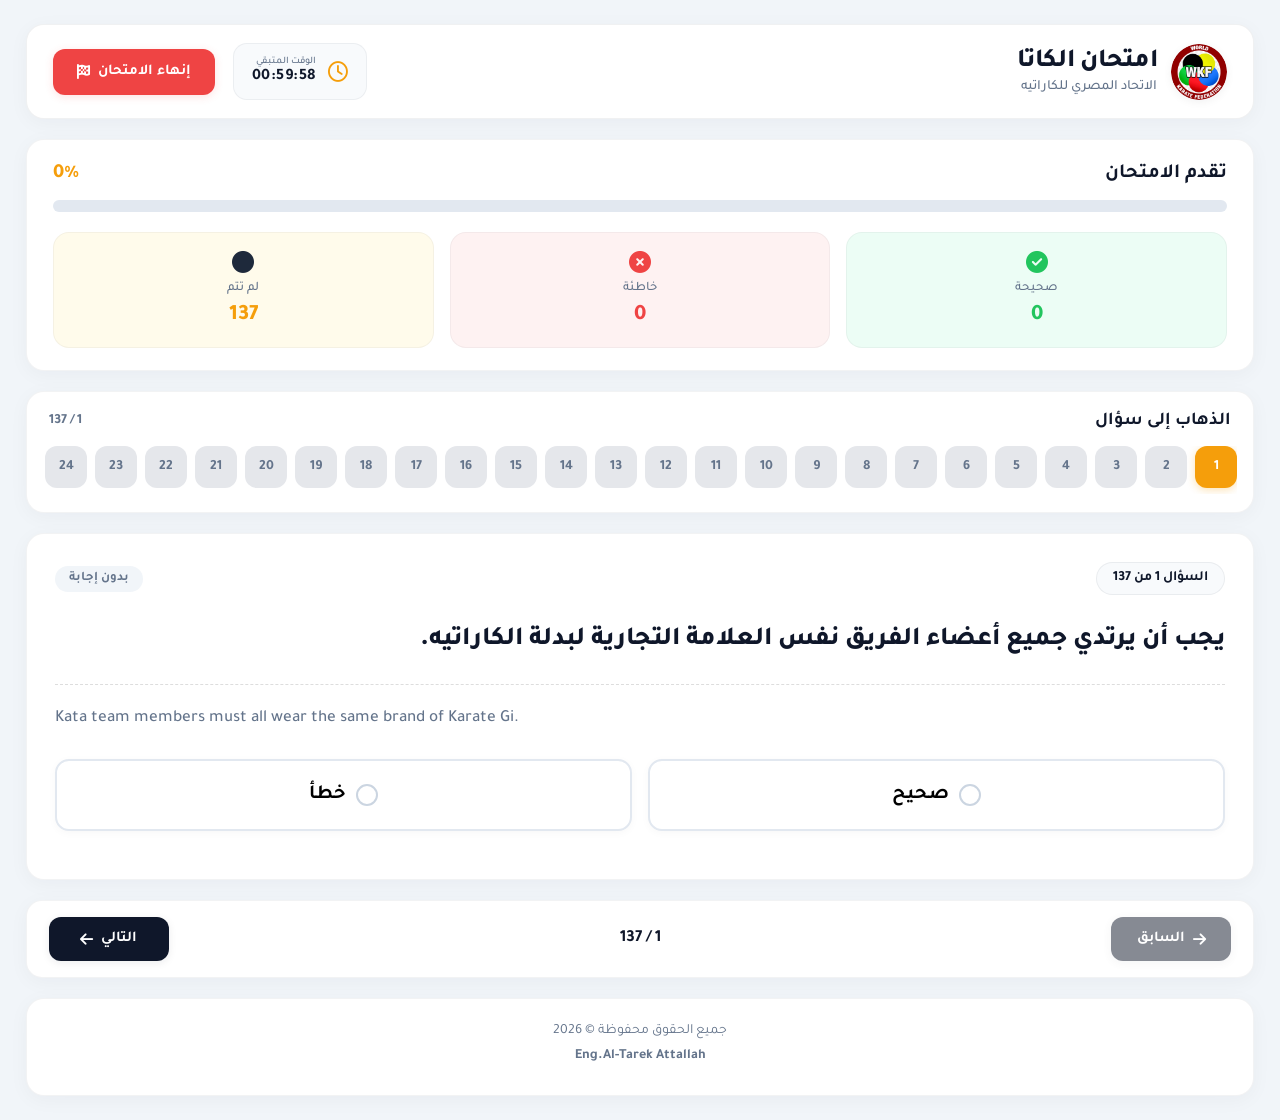
==== index.html @ b781e05b "Initial commit" ====
<!DOCTYPE html>
<html lang="ar" dir="rtl">

<head>
    <meta charset="UTF-8">
    <meta name="viewport" content="width=device-width, initial-scale=1.0">

    <title>امتحان الكاتا | الاتحاد المصري للكاراتيه</title>

    <!-- Google Font -->
    <link rel="preconnect" href="https://fonts.googleapis.com">
    <link rel="preconnect" href="https://fonts.gstatic.com" crossorigin>
    <link href="https://fonts.googleapis.com/css2?family=Tajawal:wght@300;400;500;700;800;900&display=swap"
        rel="stylesheet">

    <!-- Font Awesome -->
    <link rel="stylesheet"
        href="https://cdnjs.cloudflare.com/ajax/libs/font-awesome/6.7.2/css/all.min.css">

    <!-- CSS -->
    <link rel="stylesheet" href="css/style.css">
    <link rel="stylesheet" href="css/animations.css">
    <link rel="stylesheet" href="css/responsive.css">
</head>

<body>

    <div class="app">

        <!-- ================= HEADER ================= -->

        <header class="header">

            <div class="logo-box">

                <img src="assets/images/logo.png" alt="WKF Logo" onerror="this.style.display='none'">

                <div class="title">

                    <h1>امتحان الكاتا</h1>

                    <span>الاتحاد المصري للكاراتيه</span>

                </div>

            </div>

            <div class="exam-info">

                <div class="timer-card">

                    <i class="fa-regular fa-clock"></i>

                    <div>

                        <small>الوقت المتبقي</small>

                        <h3 id="timer">
                            00:00:00
                        </h3>

                    </div>

                </div>

                <button id="finishExam">

                    إنهاء الامتحان

                    <i class="fa-solid fa-flag-checkered"></i>

                </button>

            </div>

        </header>

        <!-- ================= Progress ================= -->

        <section class="progress-section">

            <div class="progress-top">

                <h2>
                    تقدم الامتحان
                </h2>

                <span id="progressPercent">
                    0%
                </span>

            </div>

            <div class="progress-bar">

                <div class="progress-fill"></div>

            </div>

            <div class="statistics">

                <div class="stat success">

                    <i class="fa-solid fa-circle-check"></i>

                    <span>صحيحة</span>

                    <h3 id="correctCount">0</h3>

                </div>

                <div class="stat danger">

                    <i class="fa-solid fa-circle-xmark"></i>

                    <span>خاطئة</span>

                    <h3 id="wrongCount">0</h3>

                </div>

                <div class="stat warning">

                    <i class="fa-solid fa-circle"></i>

                    <span>لم تتم</span>

                    <h3 id="remainingCount">
                        137
                    </h3>

                </div>

            </div>

        </section>

        <!-- ================= Quick Jump Palette ================= -->

        <section class="palette-section">

            <div class="palette-header">

                <h3>الذهاب إلى سؤال</h3>

                <span class="palette-info">
                    <span id="currentQ">1</span> / <span id="totalQ">137</span>
                </span>

            </div>

            <div class="palette-scroll">

                <div id="questionPalette" class="question-palette">

                </div>

            </div>

        </section>

        <!-- ================= Question ================= -->

        <main class="main-content">

            <div class="question-card">

                <div class="question-header">

                    <span id="questionNumber">
                        السؤال 1 من 137
                    </span>

                    <span class="question-badge" id="questionBadge">بدون إجابة</span>

                </div>

                <div class="question-body">

                    <h2 id="questionArabic">
                        ...
                    </h2>

                    <p id="questionEnglish">
                        ...
                    </p>

                </div>

                <div class="answers">

                    <button class="answer-card" data-answer="true">

                        <div class="radio"></div>

                        <span>
                            صحيح
                        </span>

                    </button>

                    <button class="answer-card" data-answer="false">

                        <div class="radio"></div>

                        <span>
                            خطأ
                        </span>

                    </button>

                </div>

                <div class="feedback hidden" id="feedbackCard">

                    <div class="feedback-header">

                        <i class="fa-solid fa-circle-check"></i>

                        <h3 id="feedbackTitle">
                            إجابة صحيحة
                        </h3>

                    </div>

                    <div class="feedback-body">

                        <p>

                            <strong>
                                الإجابة الصحيحة :
                            </strong>

                            <span id="correctAnswer">

                            </span>

                        </p>

                        <p id="explanation">

                        </p>

                        <div class="reference">

                            <strong>
                                المرجع :
                            </strong>

                            <span id="reference">

                            </span>

                        </div>

                    </div>

                </div>

            </div>

            <!-- Navigation -->

            <div class="navigation">

                <button id="previousQuestion" disabled>

                    <i class="fa-solid fa-arrow-right"></i>

                    السابق

                </button>

                <div class="counter">

                    <span id="currentQuestion">1</span>

                    /

                    <span id="totalQuestions">137</span>

                </div>

                <button id="nextQuestion">

                    التالي

                    <i class="fa-solid fa-arrow-left"></i>

                </button>

            </div>

        </main>

        <!-- ================= Footer ================= -->

        <footer class="footer">

            <div class="footer-content">

                <p>جميع الحقوق محفوظة &copy; <span id="currentYear"></span></p>

                <p class="footer-name">Eng.Al-Tarek Attallah</p>

            </div>

        </footer>

    </div>

    <!-- Scripts -->

    <script src="js/timer.js"></script>

    <script src="js/app.js"></script>

</body>

</html>
---- css/style.css ----
/* ============================================
   RESET
============================================ */

*,
*::before,
*::after {
    margin: 0;
    padding: 0;
    box-sizing: border-box;
}

html {
    scroll-behavior: smooth;
}

body {

    font-family: "Tajawal", sans-serif;

    background: #f1f5f9;

    color: #1e293b;

    overflow-x: hidden;

    min-height: 100vh;

    display: flex;

    flex-direction: column;

}

button,
input {

    font-family: inherit;

}

button {

    border: none;

    cursor: pointer;

}

a {
    text-decoration: none;
}

img {

    display: block;

    max-width: 100%;

}


/* ============================================
   VARIABLES
============================================ */

:root {

    --primary: #0F172A;

    --primary-light: #1E293B;

    --gold: #F59E0B;

    --success: #22C55E;

    --danger: #EF4444;

    --warning: #FACC15;

    --white: #ffffff;

    --gray50: #f8fafc;

    --gray100: #f1f5f9;

    --gray200: #e2e8f0;

    --gray300: #cbd5e1;

    --gray500: #64748b;

    --gray700: #334155;

    --radius: 18px;

    --transition: .3s;

    --shadow:
        0 10px 30px rgba(15, 23, 42, .06);

}


/* ============================================
   APP
============================================ */

.app {

    width: min(1400px, 94%);

    margin: 24px auto;

    flex: 1;

    display: flex;

    flex-direction: column;

}


/* ============================================
   HEADER
============================================ */

.header {

    display: flex;

    justify-content: space-between;

    align-items: center;

    background: #fff;

    padding: 18px 26px;

    border-radius: 18px;

    box-shadow: 0 4px 20px rgba(15, 23, 42, .04);

    border: 1px solid rgba(15, 23, 42, .06);

    margin-bottom: 20px;

}

.logo-box {

    display: flex;

    align-items: center;

    gap: 14px;

}

.logo-box img {

    width: 56px;

    height: 56px;

    object-fit: contain;

    border-radius: 50%;

    box-shadow: 0 2px 10px rgba(15, 23, 42, .06);

}

.logo-box h1 {

    font-size: 26px;

    color: var(--primary);

    font-weight: 800;

    letter-spacing: -0.3px;

}

.logo-box span {

    color: var(--gray500);

    font-size: 14px;

    font-weight: 500;

}

.exam-info {

    display: flex;

    align-items: center;

    gap: 18px;

}


/* ============================================
   TIMER
============================================ */

.timer-card {

    display: flex;

    align-items: center;

    gap: 12px;

    padding: 12px 18px;

    border-radius: 14px;

    background: #f8fafc;

    border: 1px solid rgba(15, 23, 42, .05);

}

.timer-card i {

    font-size: 20px;

    color: var(--gold);

}

.timer-card small {

    display: block;

    color: var(--gray500);

    font-size: 10px;

    font-weight: 500;

}

.timer-card h3 {

    font-size: 16px;

    color: var(--primary);

    font-weight: 700;

    letter-spacing: 0.5px;

}


/* ============================================
   FINISH BUTTON
============================================ */

#finishExam {

    background: var(--danger);

    color: #fff;

    padding: 14px 24px;

    border-radius: 12px;

    font-size: 15px;

    font-weight: 700;

    display: inline-flex;

    align-items: center;

    gap: 8px;

    transition: all .3s ease;

    box-shadow: 0 2px 8px rgba(239, 68, 68, .15);

}

#finishExam:hover {

    transform: translateY(-2px);

    box-shadow: 0 8px 20px rgba(239, 68, 68, .22);

}


/* ============================================
   PROGRESS SECTION
============================================ */

.progress-section {

    background: #fff;

    border-radius: 18px;

    padding: 22px 26px;

    box-shadow: 0 4px 20px rgba(15, 23, 42, .04);

    border: 1px solid rgba(15, 23, 42, .05);

    margin-bottom: 20px;

}

.progress-top {

    display: flex;

    justify-content: space-between;

    align-items: center;

    margin-bottom: 14px;

}

.progress-top h2 {

    font-size: 20px;

    color: var(--primary);

    font-weight: 700;

}

#progressPercent {

    font-size: 20px;

    font-weight: 800;

    color: var(--gold);

}

.progress-bar {

    width: 100%;

    height: 12px;

    background: var(--gray200);

    border-radius: 50px;

    overflow: hidden;

}

.progress-fill {

    width: 0%;

    height: 100%;

    background: linear-gradient(90deg, #f59e0b, #fbbf24);

    border-radius: 50px;

    transition: width .5s ease;

}


/* ============================================
   STATISTICS
============================================ */

.statistics {

    display: flex;

    gap: 16px;

    margin-top: 20px;

}

.stat {

    flex: 1;

    background: #fafafa;

    border-radius: 16px;

    padding: 18px;

    display: flex;

    flex-direction: column;

    align-items: center;

    justify-content: center;

    transition: all .3s ease;

    border: 1px solid rgba(15, 23, 42, .04);

}

.stat i {

    font-size: 22px;

    margin-bottom: 8px;

}

.stat span {

    color: var(--gray500);

    margin-bottom: 6px;

    font-size: 13px;

    font-weight: 500;

}

.stat h3 {

    font-size: 22px;

    font-weight: 800;

}

.success {
    background: #ecfdf5;
}

.success i {
    color: var(--success);
}

.success h3 {
    color: var(--success);
}

.danger {
    background: #fef2f2;
}

.danger i {
    color: var(--danger);
}

.danger h3 {
    color: var(--danger);
}

.warning {
    background: #fffbeb;
}

.warning h3 {
    color: #f59e0b;
}


/* ============================================
   PALETTE SECTION
============================================ */

.palette-section {

    background: #fff;

    border-radius: 18px;

    padding: 18px 22px;

    box-shadow: 0 4px 20px rgba(15, 23, 42, .04);

    border: 1px solid rgba(15, 23, 42, .05);

    margin-bottom: 20px;

}

.palette-header {

    display: flex;

    justify-content: space-between;

    align-items: center;

    margin-bottom: 14px;

}

.palette-header h3 {

    font-size: 18px;

    color: var(--primary);

    font-weight: 700;

}

.palette-info {

    font-size: 14px;

    color: var(--gray500);

    font-weight: 600;

}

.palette-scroll {

    overflow-x: auto;

    padding-bottom: 6px;

    margin: 0 -6px;

}

.palette-scroll::-webkit-scrollbar {

    height: 6px;

}

.palette-scroll::-webkit-scrollbar-thumb {

    background: #cbd5e1;

    border-radius: 50px;

}

.question-palette {

    display: flex;

    flex-wrap: nowrap;

    gap: 8px;

    width: max-content;

}

.question-palette button {

    width: 42px;

    height: 42px;

    border-radius: 12px;

    background: #f1f5f9;

    color: var(--primary);

    font-weight: 700;

    font-size: 14px;

    transition: all .25s ease;

    border: 1px solid transparent;

    flex-shrink: 0;

}

.question-palette button:hover {

    transform: scale(1.08);

    background: #e2e8f0;

}

.question-palette button.current {

    background: var(--gold);

    color: #fff;

    border-color: transparent;

    box-shadow: 0 2px 8px rgba(245, 158, 11, .3);

}

.question-palette button.correct {

    background: var(--success);

    color: #fff;

    border-color: transparent;

}

.question-palette button.wrong {

    background: var(--danger);

    color: #fff;

    border-color: transparent;

}

.question-palette button.unanswered {

    background: #e5e7eb;

    color: #64748b;

    border-color: transparent;

}


/* ============================================
   MAIN CONTENT
============================================ */

.main-content {

    display: flex;

    flex-direction: column;

    gap: 20px;

    margin-bottom: 20px;

}


/* ============================================
   QUESTION CARD
============================================ */

.question-card {

    background: #fff;

    border-radius: 18px;

    padding: 28px;

    box-shadow: 0 4px 20px rgba(15, 23, 42, .04);

    border: 1px solid rgba(15, 23, 42, .05);

}

.question-header {

    display: flex;

    justify-content: space-between;

    align-items: center;

    margin-bottom: 22px;

}

#questionNumber {

    background: #f8fafc;

    color: var(--primary);

    padding: 7px 16px;

    border-radius: 50px;

    font-size: 14px;

    font-weight: 700;

    border: 1px solid rgba(15, 23, 42, .06);

}

.question-badge {

    font-size: 13px;

    font-weight: 700;

    padding: 5px 14px;

    border-radius: 50px;

}

.question-badge.unanswered {
    background: #f1f5f9;
    color: var(--gray500);
}

.question-badge.correct {
    background: #ecfdf5;
    color: var(--success);
}

.question-badge.wrong {
    background: #fef2f2;
    color: var(--danger);
}

.question-body {

    margin-bottom: 24px;

}

.question-body h2 {

    font-size: 26px;

    line-height: 1.8;

    color: var(--primary);

    margin-bottom: 20px;

    font-weight: 800;

}

.question-body p {

    font-size: 17px;

    color: var(--gray500);

    line-height: 1.9;

    direction: ltr;

    text-align: left;

    border-top: 1px dashed #ddd;

    padding-top: 18px;

    font-weight: 500;

}


/* ============================================
   ANSWERS
============================================ */

.answers {

    display: grid;

    grid-template-columns: repeat(2, 1fr);

    gap: 16px;

    margin-bottom: 20px;

}

.answer-card {

    background: #fff;

    border: 2px solid #e2e8f0;

    border-radius: 14px;

    padding: 22px;

    display: flex;

    align-items: center;

    justify-content: center;

    gap: 10px;

    font-size: 20px;

    font-weight: 700;

    transition: all .3s ease;

    box-shadow: 0 2px 8px rgba(15, 23, 42, .03);

}

.answer-card:hover:not(.selected):not(.correct):not(.wrong) {

    transform: translateY(-3px);

    border-color: #f59e0b;

    box-shadow: 0 8px 20px rgba(15, 23, 42, .06);

}

.answer-card.selected {

    border-color: var(--primary);

    background: #f8fafc;

    box-shadow: 0 0 0 1px rgba(15, 23, 42, .08);

}

.answer-card.correct {

    background: #ecfdf5;

    border-color: var(--success);

    color: var(--success);

}

.answer-card.wrong {

    background: #fef2f2;

    border-color: var(--danger);

    color: var(--danger);

}


/* ============================================
   RADIO
============================================ */

.radio {

    width: 22px;

    height: 22px;

    border-radius: 50%;

    border: 2.5px solid #cbd5e1;

    transition: all .3s ease;

    position: relative;

    flex-shrink: 0;

}

.answer-card.selected .radio::after,
.answer-card.correct .radio::after,
.answer-card.wrong .radio::after {

    content: "";

    width: 10px;

    height: 10px;

    border-radius: 50%;

    position: absolute;

    top: 50%;

    left: 50%;

    transform: translate(-50%, -50%);

}

.answer-card.selected .radio {
    border-color: var(--primary);
}

.answer-card.selected .radio::after {
    background: var(--primary);
}

.answer-card.correct .radio {
    border-color: var(--success);
}

.answer-card.correct .radio::after {
    background: var(--success);
}

.answer-card.wrong .radio {
    border-color: var(--danger);
}

.answer-card.wrong .radio::after {
    background: var(--danger);
}


/* ============================================
   FEEDBACK
============================================ */

.feedback {

    background: #fff;

    border-radius: 16px;

    padding: 24px;

    box-shadow: 0 4px 20px rgba(15, 23, 42, .04);

    border: 1px solid rgba(15, 23, 42, .05);

}

.feedback.hidden {
    display: none;
}

.feedback.correct {
    border-right: 5px solid var(--success);
}

.feedback.wrong {
    border-right: 5px solid var(--danger);
}

.feedback-header {

    display: flex;

    align-items: center;

    gap: 12px;

    margin-bottom: 16px;

}

.feedback-header i {
    font-size: 28px;
}

.feedback.correct i {
    color: var(--success);
}

.feedback.wrong i {
    color: var(--danger);
}

.feedback-header h3 {

    font-size: 22px;

    font-weight: 800;

}

.feedback-body {

    display: flex;

    flex-direction: column;

    gap: 14px;

    font-size: 17px;

    line-height: 1.9;

}

.reference {

    background: #f8fafc;

    padding: 16px;

    border-radius: 12px;

    border: 1px solid rgba(15, 23, 42, .05);

}


/* ============================================
   FOOTER
============================================ */

.footer {

    background: #fff;

    border-radius: 18px;

    padding: 24px;

    box-shadow: 0 4px 20px rgba(15, 23, 42, .04);

    border: 1px solid rgba(15, 23, 42, .05);

    text-align: center;

    margin-top: auto;

}

.footer-content p {

    color: var(--gray500);

    font-size: 14px;

    margin-bottom: 6px;

}

.footer-name {

    color: var(--primary);

    font-weight: 700;

    font-size: 15px;

    margin-top: 8px;

}


/* ============================================
   NAVIGATION
============================================ */

.navigation {

    background: #fff;

    border-radius: 16px;

    box-shadow: 0 4px 20px rgba(15, 23, 42, .04);

    border: 1px solid rgba(15, 23, 42, .05);

    padding: 16px 22px;

    display: flex;

    justify-content: space-between;

    align-items: center;

    gap: 16px;

}

.navigation button {

    background: var(--primary);

    color: #fff;

    padding: 13px 24px;

    border-radius: 12px;

    font-size: 15px;

    font-weight: 700;

    display: inline-flex;

    align-items: center;

    gap: 8px;

    transition: all .3s ease;

    box-shadow: 0 2px 8px rgba(15, 23, 42, .08);

    min-width: 120px;

    justify-content: center;

}

.navigation button:hover:not(:disabled) {

    background: #1e293b;

    transform: translateY(-2px);

    box-shadow: 0 8px 20px rgba(15, 23, 42, .12);

}

.navigation button:disabled {

    opacity: .5;

    cursor: not-allowed;

}

.counter {

    font-size: 17px;

    font-weight: 700;

    color: var(--primary);

    white-space: nowrap;

}


/* ============================================
   SCROLLBAR
============================================ */

::-webkit-scrollbar {
    width: 8px;
    height: 8px;
}

::-webkit-scrollbar-track {
    background: #f1f5f9;
    border-radius: 50px;
}

::-webkit-scrollbar-thumb {
    background: #cbd5e1;
    border-radius: 50px;
}

::-webkit-scrollbar-thumb:hover {
    background: #94a3b8;
}


/* ============================================
   SELECTION
============================================ */

::selection {
    background: var(--gold);
    color: #fff;
}


/* ============================================
   LOADING
============================================ */

.loading {
    position: relative;
    overflow: hidden;
}

.loading::after {
    content: "";
    position: absolute;
    inset: 0;
    background: linear-gradient(90deg,
            transparent,
            rgba(255, 255, 255, .5),
            transparent);
    animation: loading 1.2s infinite;
}

@keyframes loading {
    from {
        transform: translateX(-100%);
    }
    to {
        transform: translateX(100%);
    }
}


/* ============================================
   END
============================================ */
---- css/animations.css ----
/*==========================================
    FADE
==========================================*/

@keyframes fadeIn{

    from{

        opacity:0;

    }

    to{

        opacity:1;

    }

}

.fade-in{

    animation:fadeIn .4s ease;

}


/*==========================================
    SLIDE UP
==========================================*/

@keyframes slideUp{

    from{

        opacity:0;

        transform:translateY(30px);

    }

    to{

        opacity:1;

        transform:translateY(0);

    }

}

.slide-up{

    animation:slideUp .45s ease;

}


/*==========================================
    SLIDE DOWN
==========================================*/

@keyframes slideDown{

    from{

        opacity:0;

        transform:translateY(-25px);

    }

    to{

        opacity:1;

        transform:translateY(0);

    }

}

.slide-down{

    animation:slideDown .4s ease;

}


/*==========================================
    SCALE
==========================================*/

@keyframes scaleIn{

    from{

        opacity:0;

        transform:scale(.9);

    }

    to{

        opacity:1;

        transform:scale(1);

    }

}

.scale{

    animation:scaleIn .3s ease;

}


/*==========================================
    POP
==========================================*/

@keyframes pop{

    0%{

        transform:scale(.8);

    }

    60%{

        transform:scale(1.08);

    }

    100%{

        transform:scale(1);

    }

}

.pop{

    animation:pop .35s ease;

}


/*==========================================
    SHAKE
==========================================*/

@keyframes shake{

    0%{

        transform:translateX(0);

    }

    20%{

        transform:translateX(-6px);

    }

    40%{

        transform:translateX(6px);

    }

    60%{

        transform:translateX(-6px);

    }

    80%{

        transform:translateX(6px);

    }

    100%{

        transform:translateX(0);

    }

}

.shake{

    animation:shake .45s;

}


/*==========================================
    SUCCESS
==========================================*/

@keyframes success{

    0%{

        transform:scale(.7);

    }

    60%{

        transform:scale(1.1);

    }

    100%{

        transform:scale(1);

    }

}

.success-animation{

    animation:success .4s;

}


/*==========================================
    WRONG
==========================================*/

@keyframes wrong{

    0%{

        transform:rotate(0);

    }

    20%{

        transform:rotate(-3deg);

    }

    40%{

        transform:rotate(3deg);

    }

    60%{

        transform:rotate(-3deg);

    }

    100%{

        transform:rotate(0);

    }

}

.wrong-animation{

    animation:wrong .4s;

}


/*==========================================
    BUTTON HOVER
==========================================*/

button{

    transition:

        transform .25s,

        box-shadow .25s,

        background .25s;

}

button:hover{

    transform:translateY(-2px);

}

button:active{

    transform:scale(.96);

}


/*==========================================
    CARD HOVER
==========================================*/

.question-card,

.answer-card,

.feedback,

.stat,

.sidebar{

    transition:all .3s ease;

}

.question-card:hover,

.feedback:hover{

    box-shadow:

    0 20px 35px rgba(0,0,0,.08);

}


/*==========================================
    ANSWER HOVER
==========================================*/

.answer-card:hover{

    transform:

        translateY(-6px)

        scale(1.02);

}


/*==========================================
    PROGRESS
==========================================*/

.progress-fill{

    animation:

    progressAnimation .8s ease;

}

@keyframes progressAnimation{

    from{

        width:0;

    }

}


/*==========================================
    TIMER
==========================================*/

@keyframes pulse{

    0%{

        transform:scale(1);

    }

    50%{

        transform:scale(1.05);

    }

    100%{

        transform:scale(1);

    }

}

.timer-card{

    animation:pulse 2s infinite;

}


/*==========================================
    PALETTE BUTTON
==========================================*/

.question-palette button{

    transition:.25s;

}

.question-palette button:hover{

    transform:scale(1.1);

}


/*==========================================
    FEEDBACK
==========================================*/

.feedback.correct{

    animation:slideUp .35s;

}

.feedback.wrong{

    animation:shake .4s;

}


/*==========================================
    RIPPLE
==========================================*/

button{

    position:relative;

    overflow:hidden;

}

button::after{

    content:"";

    position:absolute;

    width:0;

    height:0;

    background:rgba(255,255,255,.3);

    border-radius:50%;

    top:50%;

    left:50%;

    transform:translate(-50%,-50%);

    transition:.5s;

}

button:active::after{

    width:300px;

    height:300px;

}


/*==========================================
    LOADER
==========================================*/

@keyframes shimmer{

    from{

        background-position:-400px 0;

    }

    to{

        background-position:400px 0;

    }

}

.loading{

    background:

    linear-gradient(

        90deg,

        #f1f5f9 25%,

        #ffffff 50%,

        #f1f5f9 75%

    );

    background-size:800px 100%;

    animation:

    shimmer 1.4s infinite linear;

}


/*==========================================
    END
==========================================*/
---- css/responsive.css ----
/* ===========================================
   RESPONSIVE
============================================ */


/* =========================
   1400px
========================= */

@media (max-width:1400px) {

    .app {
        width: 96%;
    }

}


/* =========================
   1200px
========================= */

@media (max-width:1200px) {

    .question-body h2 {
        font-size: 24px;
    }

    .statistics {
        gap: 14px;
    }

}


/* =========================
   992px
========================= */

@media (max-width:992px) {

    .header {
        flex-direction: column;
        gap: 16px;
        text-align: center;
    }

    .logo-box {
        flex-direction: column;
    }

    .exam-info {
        width: 100%;
        justify-content: center;
        flex-wrap: wrap;
        gap: 12px;
    }

    .progress-top {
        flex-direction: column;
        gap: 12px;
    }

    .statistics {
        flex-direction: column;
        gap: 12px;
    }

    .answers {
        grid-template-columns: 1fr;
        gap: 12px;
    }

    .navigation {
        flex-direction: column;
        gap: 12px;
    }

    .navigation button {
        width: 100%;
        justify-content: center;
    }

    .counter {
        order: -1;
    }

}


/* =========================
   768px
========================= */

@media (max-width:768px) {

    .header {
        padding: 16px 20px;
    }

    .logo-box h1 {
        font-size: 22px;
    }

    .timer-card {
        width: 100%;
        justify-content: center;
    }

    #finishExam {
        width: 100%;
        justify-content: center;
    }

    .progress-section {
        padding: 18px;
    }

    .question-card {
        padding: 20px;
    }

    .question-body h2 {
        font-size: 22px;
    }

    .question-body p {
        font-size: 15px;
    }

    .feedback {
        padding: 18px;
    }

    .footer {
        padding: 20px;
    }

}


/* =========================
   576px
========================= */

@media (max-width:576px) {

    body {
        padding: 10px;
    }

    .app {
        width: 100%;
        margin: 10px auto;
    }

    .header {
        padding: 14px;
        border-radius: 14px;
    }

    .logo-box img {
        width: 44px;
        height: 44px;
    }

    .logo-box h1 {
        font-size: 20px;
    }

    .logo-box span {
        font-size: 12px;
    }

    .timer-card {
        padding: 10px 14px;
    }

    .timer-card h3 {
        font-size: 14px;
    }

    #finishExam {
        padding: 12px 18px;
        font-size: 13px;
    }

    .progress-section {
        padding: 16px;
        border-radius: 14px;
    }

    .progress-top h2 {
        font-size: 17px;
    }

    #progressPercent {
        font-size: 17px;
    }

    .stat i {
        font-size: 20px;
    }

    .stat h3 {
        font-size: 20px;
    }

    .question-card {
        padding: 16px;
        border-radius: 14px;
    }

    .question-number {
        font-size: 12px;
        padding: 5px 12px;
    }

    .question-badge {
        font-size: 11px;
        padding: 4px 10px;
    }

    .question-body h2 {
        font-size: 19px;
        margin-bottom: 16px;
    }

    .question-body p {
        font-size: 14px;
        padding-top: 14px;
    }

    .answers {
        gap: 10px;
    }

    .answer-card {
        padding: 16px;
        font-size: 17px;
        border-radius: 12px;
    }

    .feedback {
        padding: 16px;
    }

    .feedback-header h3 {
        font-size: 18px;
    }

    .footer {
        padding: 18px;
        border-radius: 14px;
    }

    .footer-content p {
        font-size: 13px;
    }

    .footer-name {
        font-size: 14px;
    }

    .palette-section {
        padding: 14px;
    }

    .palette-header h3 {
        font-size: 16px;
    }

    .question-palette button {
        width: 38px;
        height: 38px;
        font-size: 13px;
    }

}


/* =========================
   400px
========================= */

@media (max-width:400px) {

    .header {
        padding: 12px;
    }

    .logo-box img {
        width: 38px;
        height: 38px;
    }

    .logo-box h1 {
        font-size: 18px;
    }

    .timer-card h3 {
        font-size: 13px;
    }

    .progress-section {
        padding: 14px;
    }

    .question-card {
        padding: 14px;
    }

    .question-body h2 {
        font-size: 17px;
    }

    .question-body p {
        font-size: 13px;
    }

    .answer-card {
        font-size: 15px;
        padding: 14px;
    }

    .feedback-header h3 {
        font-size: 16px;
    }

    .footer-content p {
        font-size: 12px;
    }

    .palette-section {
        padding: 12px;
    }

    .question-palette button {
        width: 34px;
        height: 34px;
        font-size: 12px;
    }

}


/* =========================
   Landscape Mobile
========================= */

@media (max-height:500px) {

    .header {
        position: relative;
    }

}


/* =========================
   Print
========================= */

@media print {

    .header,
    .progress-section,
    .palette-section,
    .footer,
    #finishExam {
        display: none;
    }

    body {
        background: #fff;
    }

    .question-card {
        box-shadow: none;
        border: 1px solid #ddd;
    }

}
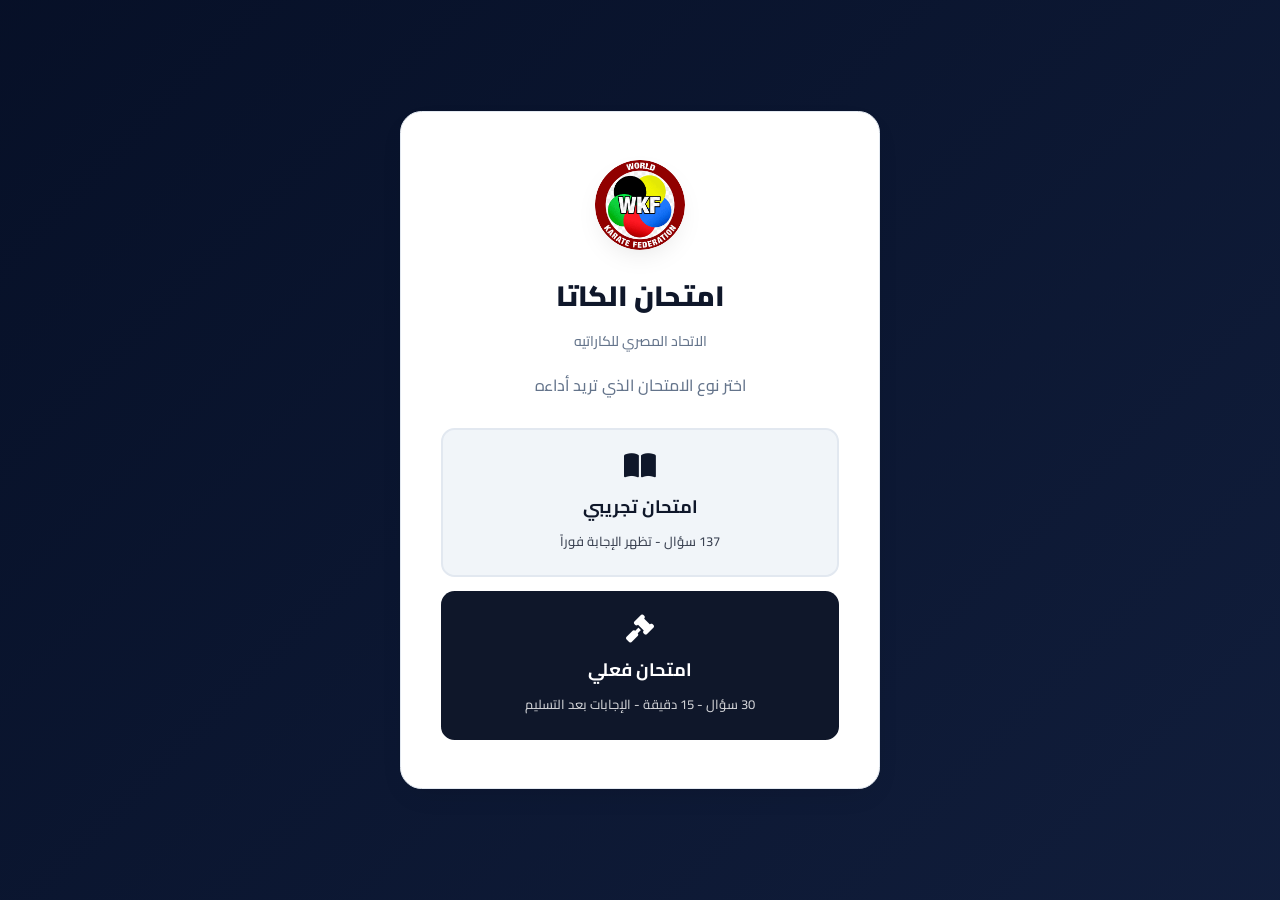
==== commit 9b3d3893: "fiX11:15" ====
--- a/index.html
+++ b/index.html
@@ -7,10 +7,10 @@
 
     <title>امتحان الكاتا | الاتحاد المصري للكاراتيه</title>
 
-    <!-- Google Font -->
+    <!-- Google Fonts -->
     <link rel="preconnect" href="https://fonts.googleapis.com">
     <link rel="preconnect" href="https://fonts.gstatic.com" crossorigin>
-    <link href="https://fonts.googleapis.com/css2?family=Tajawal:wght@300;400;500;700;800;900&display=swap"
+    <link href="https://fonts.googleapis.com/css2?family=Playfair+Display:wght@700;800;900&family=Cairo:wght@300;400;500;600;700;800;900&family=Inter:wght@300;400;500;600;700;800&display=swap"
         rel="stylesheet">
 
     <!-- Font Awesome -->
@@ -25,7 +25,32 @@
 
 <body>
 
-    <div class="app">
+    <!-- ================= MODE SELECTION OVERLAY ================= -->
+
+    <div class="mode-overlay" id="modeOverlay">
+        <div class="mode-card">
+            <div class="mode-logo">
+                <img src="assets/images/logo.png" alt="WKF Logo" onerror="this.style.display='none'">
+            </div>
+            <h1>امتحان الكاتا</h1>
+            <span>الاتحاد المصري للكاراتيه</span>
+            <p class="mode-desc">اختر نوع الامتحان الذي تريد أداءه</p>
+            <div class="mode-buttons">
+                <button class="mode-btn practice-btn" onclick="startExam('practice')">
+                    <i class="fa-solid fa-book-open"></i>
+                    <span>امتحان تجريبي</span>
+                    <small>137 سؤال - تظهر الإجابة فوراً</small>
+                </button>
+                <button class="mode-btn real-btn" onclick="startExam('real')">
+                    <i class="fa-solid fa-gavel"></i>
+                    <span>امتحان فعلي</span>
+                    <small>30 سؤال - 15 دقيقة - الإجابات بعد التسليم</small>
+                </button>
+            </div>
+        </div>
+    </div>
+
+    <div class="app" id="appContainer" style="display:none;">
 
         <!-- ================= HEADER ================= -->
 
@@ -39,7 +64,7 @@
 
                     <h1>امتحان الكاتا</h1>
 
-                    <span>الاتحاد المصري للكاراتيه</span>
+                    <span id="examModeLabel">الاتحاد المصري للكاراتيه</span>
 
                 </div>
 
@@ -47,20 +72,9 @@
 
             <div class="exam-info">
 
-                <div class="timer-card">
-
-                    <i class="fa-regular fa-clock"></i>
-
-                    <div>
-
-                        <small>الوقت المتبقي</small>
-
-                        <h3 id="timer">
-                            00:00:00
-                        </h3>
-
-                    </div>
-
+                <div class="timer-box hidden" id="timerBox">
+                    <i class="fa-solid fa-clock"></i>
+                    <span id="timerDisplay">15:00</span>
                 </div>
 
                 <button id="finishExam">
@@ -77,7 +91,7 @@
 
         <!-- ================= Progress ================= -->
 
-        <section class="progress-section">
+        <section class="progress-section" id="progressSection">
 
             <div class="progress-top">
 
@@ -99,7 +113,7 @@
 
             <div class="statistics">
 
-                <div class="stat success">
+                <div class="stat success" id="correctStat">
 
                     <i class="fa-solid fa-circle-check"></i>
 
@@ -109,7 +123,7 @@
 
                 </div>
 
-                <div class="stat danger">
+                <div class="stat danger" id="wrongStat">
 
                     <i class="fa-solid fa-circle-xmark"></i>
 
@@ -311,8 +325,6 @@
 
     <!-- Scripts -->
 
-    <script src="js/timer.js"></script>
-
     <script src="js/app.js"></script>
 
 </body>
--- a/css/style.css
+++ b/css/style.css
@@ -15,36 +15,23 @@
 }
 
 body {
-
-    font-family: "Tajawal", sans-serif;
-
-    background: #f1f5f9;
-
-    color: #1e293b;
-
+    font-family: "Cairo", "Inter", system-ui, sans-serif;
+    background: #f8fafc;
+    color: #0F172A;
     overflow-x: hidden;
-
     min-height: 100vh;
-
-    display: flex;
-
+    display: flex;
     flex-direction: column;
-
 }
 
 button,
 input {
-
     font-family: inherit;
-
 }
 
 button {
-
     border: none;
-
     cursor: pointer;
-
 }
 
 a {
@@ -52,53 +39,173 @@
 }
 
 img {
-
     display: block;
-
     max-width: 100%;
-
-}
-
-
-/* ============================================
-   VARIABLES
+}
+
+
+/* ============================================
+   VARIABLES — Design System
 ============================================ */
 
 :root {
-
+    --background: #ffffff;
+    --foreground: #0F172A;
     --primary: #0F172A;
-
     --primary-light: #1E293B;
-
+    --primary-foreground: #ffffff;
     --gold: #F59E0B;
-
+    --gold-foreground: #0F172A;
     --success: #22C55E;
-
+    --success-foreground: #ffffff;
     --danger: #EF4444;
-
+    --danger-foreground: #ffffff;
     --warning: #FACC15;
-
-    --white: #ffffff;
-
-    --gray50: #f8fafc;
-
-    --gray100: #f1f5f9;
-
-    --gray200: #e2e8f0;
-
-    --gray300: #cbd5e1;
-
-    --gray500: #64748b;
-
-    --gray700: #334155;
-
-    --radius: 18px;
-
+    --warning-foreground: #0F172A;
+    --card: #ffffff;
+    --card-foreground: #0F172A;
+    --muted: #f1f5f9;
+    --muted-foreground: #64748b;
+    --border: #e2e8f0;
+    --ring: #F59E0B;
+    --destructive: #EF4444;
+    --accent: #f1f5f9;
+    --accent-foreground: #0F172A;
+    --input: #e2e8f0;
+    --radius: 0.85rem;
+    --gradient-hero: linear-gradient(135deg, oklch(0.18 0.05 265) 0%, oklch(0.24 0.06 265) 100%);
+    --gradient-gold: linear-gradient(135deg, oklch(0.82 0.16 78) 0%, oklch(0.72 0.17 65) 100%);
+    --shadow-soft: 0 10px 30px -12px rgba(0, 0, 0, 0.15);
+    --shadow-gold: 0 10px 40px -12px rgba(245, 158, 11, 0.45);
     --transition: .3s;
-
-    --shadow:
-        0 10px 30px rgba(15, 23, 42, .06);
-
+    --exam-card: #0F172A;
+    --exam-foreground: #ffffff;
+    --exam-muted: rgba(255,255,255,0.1);
+    --exam-muted-foreground: rgba(255,255,255,0.7);
+    --exam-border: rgba(255,255,255,0.12);
+}
+
+
+/* ============================================
+   MODE OVERLAY
+============================================ */
+
+.mode-overlay {
+    position: fixed;
+    inset: 0;
+    background: var(--gradient-hero);
+    display: flex;
+    align-items: center;
+    justify-content: center;
+    z-index: 9999;
+    padding: 20px;
+}
+
+.mode-overlay.hidden {
+    display: none;
+}
+
+.mode-card {
+    background: var(--card);
+    border-radius: calc(var(--radius) + 0.5rem);
+    padding: 48px 40px;
+    max-width: 480px;
+    width: 100%;
+    text-align: center;
+    box-shadow: var(--shadow-soft);
+    animation: scaleIn .4s ease;
+    border: 1px solid var(--border);
+}
+
+.mode-logo {
+    margin-bottom: 20px;
+}
+
+.mode-logo img {
+    width: 90px;
+    height: 90px;
+    border-radius: 50%;
+    margin: 0 auto;
+    object-fit: contain;
+    box-shadow: var(--shadow-soft);
+}
+
+.mode-card h1 {
+    font-size: 28px;
+    color: var(--foreground);
+    font-weight: 900;
+    margin-bottom: 6px;
+    font-family: "Playfair Display", "Cairo", serif;
+}
+
+.mode-card > span {
+    color: var(--muted-foreground);
+    font-size: 14px;
+    font-weight: 500;
+    display: block;
+    margin-bottom: 16px;
+}
+
+.mode-desc {
+    color: var(--muted-foreground);
+    font-size: 16px;
+    margin-bottom: 28px;
+    font-weight: 500;
+}
+
+.mode-buttons {
+    display: flex;
+    flex-direction: column;
+    gap: 14px;
+}
+
+.mode-btn {
+    display: flex;
+    flex-direction: column;
+    align-items: center;
+    justify-content: center;
+    gap: 6px;
+    padding: 22px 20px;
+    border-radius: var(--radius);
+    font-weight: 700;
+    font-size: 18px;
+    transition: all var(--transition) ease;
+    border: 2px solid transparent;
+}
+
+.mode-btn i {
+    font-size: 28px;
+    margin-bottom: 4px;
+}
+
+.mode-btn small {
+    font-size: 13px;
+    font-weight: 500;
+    opacity: .8;
+}
+
+.practice-btn {
+    background: var(--muted);
+    color: var(--foreground);
+    border-color: var(--border);
+}
+
+.practice-btn:hover {
+    background: var(--accent);
+    border-color: var(--gold);
+    transform: translateY(-3px);
+    box-shadow: var(--shadow-gold);
+}
+
+.real-btn {
+    background: var(--primary);
+    color: var(--primary-foreground);
+}
+
+.real-btn:hover {
+    background: var(--primary-light);
+    transform: translateY(-3px);
+    box-shadow: 0 10px 40px -12px rgba(15, 23, 42, 0.35);
 }
 
 
@@ -107,100 +214,87 @@
 ============================================ */
 
 .app {
-
     width: min(1400px, 94%);
-
     margin: 24px auto;
-
     flex: 1;
-
-    display: flex;
-
+    display: flex;
     flex-direction: column;
-
-}
-
-
-/* ============================================
-   HEADER
+}
+
+
+/* ============================================
+   HEADER (Exam — Dark Gradient)
 ============================================ */
 
 .header {
-
-    display: flex;
-
+    display: flex;
     justify-content: space-between;
-
-    align-items: center;
-
-    background: #fff;
-
+    align-items: center;
+    background: var(--gradient-hero);
     padding: 18px 26px;
-
-    border-radius: 18px;
-
-    box-shadow: 0 4px 20px rgba(15, 23, 42, .04);
-
-    border: 1px solid rgba(15, 23, 42, .06);
-
+    border-radius: var(--radius);
+    box-shadow: var(--shadow-soft);
+    border: 1px solid var(--exam-border);
     margin-bottom: 20px;
-
+    color: var(--exam-foreground);
 }
 
 .logo-box {
-
-    display: flex;
-
-    align-items: center;
-
+    display: flex;
+    align-items: center;
     gap: 14px;
-
 }
 
 .logo-box img {
-
     width: 56px;
-
     height: 56px;
-
     object-fit: contain;
-
     border-radius: 50%;
-
-    box-shadow: 0 2px 10px rgba(15, 23, 42, .06);
-
-}
-
-.logo-box h1 {
-
+    box-shadow: var(--shadow-soft);
+}
+
+.logo-box .title h1 {
     font-size: 26px;
-
-    color: var(--primary);
-
+    color: var(--exam-foreground);
     font-weight: 800;
-
     letter-spacing: -0.3px;
-
-}
-
-.logo-box span {
-
-    color: var(--gray500);
-
+    font-family: "Playfair Display", "Cairo", serif;
+}
+
+.logo-box .title span {
+    color: var(--exam-muted-foreground);
     font-size: 14px;
-
     font-weight: 500;
-
 }
 
 .exam-info {
-
-    display: flex;
-
-    align-items: center;
-
+    display: flex;
+    align-items: center;
     gap: 18px;
-
+}
+
+
+/* ============================================
+   FINISH BUTTON
+============================================ */
+
+#finishExam {
+    background: var(--destructive);
+    color: var(--danger-foreground);
+    padding: 14px 24px;
+    border-radius: var(--radius);
+    font-size: 15px;
+    font-weight: 700;
+    display: inline-flex;
+    align-items: center;
+    gap: 8px;
+    transition: all var(--transition);
+    box-shadow: 0 2px 8px rgba(239, 68, 68, 0.15);
+}
+
+#finishExam:hover {
+    transform: translateY(-2px);
+    box-shadow: 0 8px 20px rgba(239, 68, 68, 0.22);
 }
 
 
@@ -208,245 +302,138 @@
    TIMER
 ============================================ */
 
-.timer-card {
-
-    display: flex;
-
-    align-items: center;
-
-    gap: 12px;
-
-    padding: 12px 18px;
-
-    border-radius: 14px;
-
-    background: #f8fafc;
-
-    border: 1px solid rgba(15, 23, 42, .05);
-
-}
-
-.timer-card i {
-
-    font-size: 20px;
-
+.timer-box {
+    display: flex;
+    align-items: center;
+    gap: 8px;
+    background: var(--exam-muted);
+    padding: 10px 18px;
+    border-radius: var(--radius);
+    border: 1px solid var(--exam-border);
+    color: var(--exam-foreground);
+    font-weight: 700;
+    font-size: 18px;
+    direction: ltr;
+}
+
+.timer-box i {
     color: var(--gold);
-
-}
-
-.timer-card small {
-
-    display: block;
-
-    color: var(--gray500);
-
-    font-size: 10px;
-
+    font-size: 18px;
+}
+
+.timer-box.timer-warning {
+    background: rgba(239, 68, 68, 0.2);
+    border-color: var(--danger);
+    color: #fca5a5;
+    animation: timerPulse 1s ease-in-out infinite;
+}
+
+.timer-box.timer-warning i {
+    color: #fca5a5;
+}
+
+@keyframes timerPulse {
+    0%, 100% {
+        transform: scale(1);
+    }
+    50% {
+        transform: scale(1.05);
+    }
+}
+
+
+/* ============================================
+   PROGRESS SECTION (Dark Gradient)
+============================================ */
+
+.progress-section {
+    background: var(--gradient-hero);
+    border-radius: var(--radius);
+    padding: 14px 18px;
+    box-shadow: var(--shadow-soft);
+    border: 1px solid var(--exam-border);
+    margin-bottom: 10px;
+    color: var(--exam-foreground);
+}
+
+.progress-top {
+    display: flex;
+    justify-content: space-between;
+    align-items: center;
+    margin-bottom: 6px;
+}
+
+.progress-top h2 {
+    font-size: 16px;
+    color: var(--exam-foreground);
+    font-weight: 700;
+}
+
+#progressPercent {
+    font-size: 14px;
+    font-weight: 800;
+    color: var(--gold);
+}
+
+.progress-bar {
+    width: 100%;
+    height: 7px;
+    background: var(--exam-muted);
+    border-radius: 50px;
+    overflow: hidden;
+}
+
+.progress-fill {
+    width: 0%;
+    height: 100%;
+    background: var(--gradient-gold);
+    border-radius: 50px;
+    transition: width .5s ease;
+}
+
+
+/* ============================================
+   STATISTICS (Dark Gradient)
+============================================ */
+
+.statistics {
+    display: flex;
+    gap: 10px;
+    margin-top: 10px;
+}
+
+.stat {
+    flex: 1;
+    background: var(--exam-muted);
+    border-radius: var(--radius);
+    padding: 12px;
+    display: flex;
+    flex-direction: column;
+    align-items: center;
+    justify-content: center;
+    transition: all var(--transition);
+    border: 1px solid var(--exam-border);
+}
+
+.stat i {
+    font-size: 18px;
+    margin-bottom: 6px;
+}
+
+.stat span {
+    color: var(--exam-muted-foreground);
+    margin-bottom: 4px;
+    font-size: 12px;
     font-weight: 500;
-
-}
-
-.timer-card h3 {
-
-    font-size: 16px;
-
-    color: var(--primary);
-
-    font-weight: 700;
-
-    letter-spacing: 0.5px;
-
-}
-
-
-/* ============================================
-   FINISH BUTTON
-============================================ */
-
-#finishExam {
-
-    background: var(--danger);
-
-    color: #fff;
-
-    padding: 14px 24px;
-
-    border-radius: 12px;
-
-    font-size: 15px;
-
-    font-weight: 700;
-
-    display: inline-flex;
-
-    align-items: center;
-
-    gap: 8px;
-
-    transition: all .3s ease;
-
-    box-shadow: 0 2px 8px rgba(239, 68, 68, .15);
-
-}
-
-#finishExam:hover {
-
-    transform: translateY(-2px);
-
-    box-shadow: 0 8px 20px rgba(239, 68, 68, .22);
-
-}
-
-
-/* ============================================
-   PROGRESS SECTION
-============================================ */
-
-.progress-section {
-
-    background: #fff;
-
-    border-radius: 18px;
-
-    padding: 22px 26px;
-
-    box-shadow: 0 4px 20px rgba(15, 23, 42, .04);
-
-    border: 1px solid rgba(15, 23, 42, .05);
-
-    margin-bottom: 20px;
-
-}
-
-.progress-top {
-
-    display: flex;
-
-    justify-content: space-between;
-
-    align-items: center;
-
-    margin-bottom: 14px;
-
-}
-
-.progress-top h2 {
-
-    font-size: 20px;
-
-    color: var(--primary);
-
-    font-weight: 700;
-
-}
-
-#progressPercent {
-
-    font-size: 20px;
-
+}
+
+.stat h3 {
+    font-size: 18px;
     font-weight: 800;
-
-    color: var(--gold);
-
-}
-
-.progress-bar {
-
-    width: 100%;
-
-    height: 12px;
-
-    background: var(--gray200);
-
-    border-radius: 50px;
-
-    overflow: hidden;
-
-}
-
-.progress-fill {
-
-    width: 0%;
-
-    height: 100%;
-
-    background: linear-gradient(90deg, #f59e0b, #fbbf24);
-
-    border-radius: 50px;
-
-    transition: width .5s ease;
-
-}
-
-
-/* ============================================
-   STATISTICS
-============================================ */
-
-.statistics {
-
-    display: flex;
-
-    gap: 16px;
-
-    margin-top: 20px;
-
-}
-
-.stat {
-
-    flex: 1;
-
-    background: #fafafa;
-
-    border-radius: 16px;
-
-    padding: 18px;
-
-    display: flex;
-
-    flex-direction: column;
-
-    align-items: center;
-
-    justify-content: center;
-
-    transition: all .3s ease;
-
-    border: 1px solid rgba(15, 23, 42, .04);
-
-}
-
-.stat i {
-
-    font-size: 22px;
-
-    margin-bottom: 8px;
-
-}
-
-.stat span {
-
-    color: var(--gray500);
-
-    margin-bottom: 6px;
-
-    font-size: 13px;
-
-    font-weight: 500;
-
-}
-
-.stat h3 {
-
-    font-size: 22px;
-
-    font-weight: 800;
-
 }
 
 .success {
-    background: #ecfdf5;
+    background: rgba(34, 197, 94, 0.15);
 }
 
 .success i {
@@ -458,7 +445,7 @@
 }
 
 .danger {
-    background: #fef2f2;
+    background: rgba(239, 68, 68, 0.15);
 }
 
 .danger i {
@@ -470,174 +457,117 @@
 }
 
 .warning {
-    background: #fffbeb;
+    background: rgba(245, 158, 11, 0.15);
 }
 
 .warning h3 {
-    color: #f59e0b;
-}
-
-
-/* ============================================
-   PALETTE SECTION
+    color: var(--gold);
+}
+
+
+/* ============================================
+   PALETTE SECTION (Dark Gradient)
 ============================================ */
 
 .palette-section {
-
-    background: #fff;
-
-    border-radius: 18px;
-
+    background: var(--gradient-hero);
+    border-radius: var(--radius);
     padding: 18px 22px;
-
-    box-shadow: 0 4px 20px rgba(15, 23, 42, .04);
-
-    border: 1px solid rgba(15, 23, 42, .05);
-
+    box-shadow: var(--shadow-soft);
+    border: 1px solid var(--exam-border);
     margin-bottom: 20px;
-
+    color: var(--exam-foreground);
 }
 
 .palette-header {
-
-    display: flex;
-
+    display: flex;
     justify-content: space-between;
-
-    align-items: center;
-
+    align-items: center;
     margin-bottom: 14px;
-
 }
 
 .palette-header h3 {
-
     font-size: 18px;
-
-    color: var(--primary);
-
-    font-weight: 700;
-
+    color: var(--exam-foreground);
+    font-weight: 700;
 }
 
 .palette-info {
-
     font-size: 14px;
-
-    color: var(--gray500);
-
+    color: var(--exam-muted-foreground);
     font-weight: 600;
-
 }
 
 .palette-scroll {
-
     overflow-x: auto;
-
     padding-bottom: 6px;
-
     margin: 0 -6px;
-
 }
 
 .palette-scroll::-webkit-scrollbar {
-
     height: 6px;
-
 }
 
 .palette-scroll::-webkit-scrollbar-thumb {
-
-    background: #cbd5e1;
-
+    background: var(--exam-border);
     border-radius: 50px;
-
 }
 
 .question-palette {
-
-    display: flex;
-
+    display: flex;
     flex-wrap: nowrap;
-
     gap: 8px;
-
     width: max-content;
-
 }
 
 .question-palette button {
-
     width: 42px;
-
     height: 42px;
-
-    border-radius: 12px;
-
-    background: #f1f5f9;
-
-    color: var(--primary);
-
-    font-weight: 700;
-
+    border-radius: var(--radius);
+    background: var(--exam-muted);
+    color: var(--exam-foreground);
+    font-weight: 700;
     font-size: 14px;
-
     transition: all .25s ease;
-
     border: 1px solid transparent;
-
     flex-shrink: 0;
-
 }
 
 .question-palette button:hover {
-
     transform: scale(1.08);
-
-    background: #e2e8f0;
-
+    background: rgba(255,255,255,0.2);
 }
 
 .question-palette button.current {
-
     background: var(--gold);
-
-    color: #fff;
-
+    color: var(--gold-foreground);
     border-color: transparent;
-
-    box-shadow: 0 2px 8px rgba(245, 158, 11, .3);
-
+    box-shadow: var(--shadow-gold);
 }
 
 .question-palette button.correct {
-
     background: var(--success);
-
-    color: #fff;
-
+    color: var(--success-foreground);
     border-color: transparent;
-
 }
 
 .question-palette button.wrong {
-
-    background: var(--danger);
-
-    color: #fff;
-
+    background: var(--destructive);
+    color: var(--danger-foreground);
     border-color: transparent;
-
 }
 
 .question-palette button.unanswered {
-
-    background: #e5e7eb;
-
-    color: #64748b;
-
+    background: rgba(255,255,255,0.08);
+    color: var(--exam-muted-foreground);
     border-color: transparent;
-
+}
+
+.question-palette button.answered {
+    background: rgba(255,255,255,0.25);
+    color: var(--exam-foreground);
+    border-color: transparent;
+    opacity: 0.85;
 }
 
 
@@ -646,131 +576,87 @@
 ============================================ */
 
 .main-content {
-
-    display: flex;
-
+    display: flex;
     flex-direction: column;
-
     gap: 20px;
-
     margin-bottom: 20px;
-
-}
-
-
-/* ============================================
-   QUESTION CARD
+}
+
+
+/* ============================================
+   QUESTION CARD (Dark Gradient)
 ============================================ */
 
 .question-card {
-
-    background: #fff;
-
-    border-radius: 18px;
-
+    background: var(--gradient-hero);
+    border-radius: var(--radius);
     padding: 28px;
-
-    box-shadow: 0 4px 20px rgba(15, 23, 42, .04);
-
-    border: 1px solid rgba(15, 23, 42, .05);
-
+    box-shadow: var(--shadow-soft);
+    border: 1px solid var(--exam-border);
+    color: var(--exam-foreground);
 }
 
 .question-header {
-
-    display: flex;
-
+    display: flex;
     justify-content: space-between;
-
-    align-items: center;
-
+    align-items: center;
     margin-bottom: 22px;
-
 }
 
 #questionNumber {
-
-    background: #f8fafc;
-
-    color: var(--primary);
-
+    background: var(--exam-muted);
+    color: var(--exam-foreground);
     padding: 7px 16px;
-
     border-radius: 50px;
-
     font-size: 14px;
-
-    font-weight: 700;
-
-    border: 1px solid rgba(15, 23, 42, .06);
-
+    font-weight: 700;
+    border: 1px solid var(--exam-border);
 }
 
 .question-badge {
-
     font-size: 13px;
-
-    font-weight: 700;
-
+    font-weight: 700;
     padding: 5px 14px;
-
     border-radius: 50px;
-
 }
 
 .question-badge.unanswered {
-    background: #f1f5f9;
-    color: var(--gray500);
+    background: var(--exam-muted);
+    color: var(--exam-muted-foreground);
 }
 
 .question-badge.correct {
-    background: #ecfdf5;
-    color: var(--success);
+    background: rgba(34, 197, 94, 0.2);
+    color: #86efac;
 }
 
 .question-badge.wrong {
-    background: #fef2f2;
-    color: var(--danger);
+    background: rgba(239, 68, 68, 0.2);
+    color: #fca5a5;
 }
 
 .question-body {
-
     margin-bottom: 24px;
-
 }
 
 .question-body h2 {
-
     font-size: 26px;
-
     line-height: 1.8;
-
-    color: var(--primary);
-
+    color: var(--exam-foreground);
     margin-bottom: 20px;
-
     font-weight: 800;
-
+    font-family: "Playfair Display", "Cairo", serif;
 }
 
 .question-body p {
-
     font-size: 17px;
-
-    color: var(--gray500);
-
+    color: var(--exam-muted-foreground);
     line-height: 1.9;
-
     direction: ltr;
-
     text-align: left;
-
-    border-top: 1px dashed #ddd;
-
+    border-top: 1px dashed var(--exam-border);
     padding-top: 18px;
-
     font-weight: 500;
-
 }
 
 
@@ -779,83 +665,52 @@
 ============================================ */
 
 .answers {
-
     display: grid;
-
     grid-template-columns: repeat(2, 1fr);
-
     gap: 16px;
-
     margin-bottom: 20px;
-
 }
 
 .answer-card {
-
-    background: #fff;
-
-    border: 2px solid #e2e8f0;
-
-    border-radius: 14px;
-
+    background: var(--exam-muted);
+    border: 2px solid var(--exam-border);
+    border-radius: var(--radius);
     padding: 22px;
-
-    display: flex;
-
-    align-items: center;
-
+    display: flex;
+    align-items: center;
     justify-content: center;
-
     gap: 10px;
-
     font-size: 20px;
-
-    font-weight: 700;
-
-    transition: all .3s ease;
-
-    box-shadow: 0 2px 8px rgba(15, 23, 42, .03);
-
+    font-weight: 700;
+    transition: all var(--transition);
+    box-shadow: 0 2px 8px rgba(0, 0, 0, 0.2);
+    color: var(--exam-foreground);
 }
 
 .answer-card:hover:not(.selected):not(.correct):not(.wrong) {
-
     transform: translateY(-3px);
-
-    border-color: #f59e0b;
-
-    box-shadow: 0 8px 20px rgba(15, 23, 42, .06);
-
+    border-color: var(--gold);
+    box-shadow: var(--shadow-gold);
+    background: rgba(255,255,255,0.15);
 }
 
 .answer-card.selected {
-
-    border-color: var(--primary);
-
-    background: #f8fafc;
-
-    box-shadow: 0 0 0 1px rgba(15, 23, 42, .08);
-
+    border-color: var(--gold);
+    background: rgba(255,255,255,0.2);
+    box-shadow: var(--shadow-gold);
+    color: var(--exam-foreground);
 }
 
 .answer-card.correct {
-
-    background: #ecfdf5;
-
+    background: rgba(34, 197, 94, 0.2);
     border-color: var(--success);
-
-    color: var(--success);
-
+    color: #86efac;
 }
 
 .answer-card.wrong {
-
-    background: #fef2f2;
-
+    background: rgba(239, 68, 68, 0.2);
     border-color: var(--danger);
-
-    color: var(--danger);
-
+    color: #fca5a5;
 }
 
 
@@ -864,51 +719,34 @@
 ============================================ */
 
 .radio {
-
     width: 22px;
-
     height: 22px;
-
     border-radius: 50%;
-
-    border: 2.5px solid #cbd5e1;
-
-    transition: all .3s ease;
-
+    border: 2.5px solid var(--exam-border);
+    transition: all var(--transition);
     position: relative;
-
     flex-shrink: 0;
-
 }
 
 .answer-card.selected .radio::after,
 .answer-card.correct .radio::after,
 .answer-card.wrong .radio::after {
-
     content: "";
-
     width: 10px;
-
     height: 10px;
-
     border-radius: 50%;
-
     position: absolute;
-
     top: 50%;
-
     left: 50%;
-
     transform: translate(-50%, -50%);
-
 }
 
 .answer-card.selected .radio {
-    border-color: var(--primary);
+    border-color: var(--gold);
 }
 
 .answer-card.selected .radio::after {
-    background: var(--primary);
+    background: var(--gold);
 }
 
 .answer-card.correct .radio {
@@ -929,21 +767,16 @@
 
 
 /* ============================================
-   FEEDBACK
+   FEEDBACK (Dark Gradient)
 ============================================ */
 
 .feedback {
-
-    background: #fff;
-
-    border-radius: 16px;
-
+    background: var(--exam-muted);
+    border-radius: var(--radius);
     padding: 24px;
-
-    box-shadow: 0 4px 20px rgba(15, 23, 42, .04);
-
-    border: 1px solid rgba(15, 23, 42, .05);
-
+    box-shadow: var(--shadow-soft);
+    border: 1px solid var(--exam-border);
+    color: var(--exam-foreground);
 }
 
 .feedback.hidden {
@@ -959,15 +792,10 @@
 }
 
 .feedback-header {
-
-    display: flex;
-
-    align-items: center;
-
+    display: flex;
+    align-items: center;
     gap: 12px;
-
     margin-bottom: 16px;
-
 }
 
 .feedback-header i {
@@ -983,169 +811,105 @@
 }
 
 .feedback-header h3 {
-
     font-size: 22px;
-
     font-weight: 800;
-
+    font-family: "Playfair Display", "Cairo", serif;
 }
 
 .feedback-body {
-
-    display: flex;
-
+    display: flex;
     flex-direction: column;
-
     gap: 14px;
-
     font-size: 17px;
-
     line-height: 1.9;
-
 }
 
 .reference {
-
-    background: #f8fafc;
-
+    background: rgba(255,255,255,0.08);
     padding: 16px;
-
-    border-radius: 12px;
-
-    border: 1px solid rgba(15, 23, 42, .05);
-
-}
-
-
-/* ============================================
-   FOOTER
+    border-radius: var(--radius);
+    border: 1px solid var(--exam-border);
+}
+
+
+/* ============================================
+   FOOTER (Dark Gradient)
 ============================================ */
 
 .footer {
-
-    background: #fff;
-
-    border-radius: 18px;
-
+    background: var(--gradient-hero);
+    border-radius: var(--radius);
     padding: 24px;
-
-    box-shadow: 0 4px 20px rgba(15, 23, 42, .04);
-
-    border: 1px solid rgba(15, 23, 42, .05);
-
+    box-shadow: var(--shadow-soft);
+    border: 1px solid var(--exam-border);
     text-align: center;
-
     margin-top: auto;
-
+    color: var(--exam-foreground);
 }
 
 .footer-content p {
-
-    color: var(--gray500);
-
+    color: var(--exam-muted-foreground);
     font-size: 14px;
-
     margin-bottom: 6px;
-
 }
 
 .footer-name {
-
-    color: var(--primary);
-
-    font-weight: 700;
-
+    color: var(--exam-foreground);
+    font-weight: 700;
     font-size: 15px;
-
     margin-top: 8px;
-
-}
-
-
-/* ============================================
-   NAVIGATION
+}
+
+
+/* ============================================
+   NAVIGATION (Dark Gradient)
 ============================================ */
 
 .navigation {
-
-    background: #fff;
-
-    border-radius: 16px;
-
-    box-shadow: 0 4px 20px rgba(15, 23, 42, .04);
-
-    border: 1px solid rgba(15, 23, 42, .05);
-
+    background: var(--gradient-hero);
+    border-radius: var(--radius);
+    box-shadow: var(--shadow-soft);
+    border: 1px solid var(--exam-border);
     padding: 16px 22px;
-
-    display: flex;
-
+    display: flex;
     justify-content: space-between;
-
-    align-items: center;
-
+    align-items: center;
     gap: 16px;
-
+    color: var(--exam-foreground);
 }
 
 .navigation button {
-
-    background: var(--primary);
-
-    color: #fff;
-
+    background: var(--gold);
+    color: var(--gold-foreground);
     padding: 13px 24px;
-
-    border-radius: 12px;
-
+    border-radius: var(--radius);
     font-size: 15px;
-
-    font-weight: 700;
-
+    font-weight: 700;
     display: inline-flex;
-
-    align-items: center;
-
+    align-items: center;
     gap: 8px;
-
-    transition: all .3s ease;
-
-    box-shadow: 0 2px 8px rgba(15, 23, 42, .08);
-
+    transition: all var(--transition);
+    box-shadow: var(--shadow-gold);
     min-width: 120px;
-
     justify-content: center;
-
 }
 
 .navigation button:hover:not(:disabled) {
-
-    background: #1e293b;
-
+    background: #d97706;
     transform: translateY(-2px);
-
-    box-shadow: 0 8px 20px rgba(15, 23, 42, .12);
-
+    box-shadow: 0 8px 20px rgba(245, 158, 11, 0.35);
 }
 
 .navigation button:disabled {
-
     opacity: .5;
-
     cursor: not-allowed;
-
 }
 
 .counter {
-
     font-size: 17px;
-
-    font-weight: 700;
-
-    color: var(--primary);
-
+    font-weight: 700;
+    color: var(--exam-foreground);
     white-space: nowrap;
-
 }
 
 
@@ -1159,12 +923,12 @@
 }
 
 ::-webkit-scrollbar-track {
-    background: #f1f5f9;
+    background: var(--muted);
     border-radius: 50px;
 }
 
 ::-webkit-scrollbar-thumb {
-    background: #cbd5e1;
+    background: var(--border);
     border-radius: 50px;
 }
 
@@ -1179,7 +943,7 @@
 
 ::selection {
     background: var(--gold);
-    color: #fff;
+    color: var(--primary-foreground);
 }
 
 
@@ -1212,6 +976,17 @@
     }
 }
 
+@keyframes scaleIn {
+    from {
+        opacity: 0;
+        transform: scale(.9);
+    }
+    to {
+        opacity: 1;
+        transform: scale(1);
+    }
+}
+
 
 /* ============================================
    END
--- a/css/animations.css
+++ b/css/animations.css
@@ -401,13 +401,6 @@
     }
 
 }
-
-.timer-card{
-
-    animation:pulse 2s infinite;
-
-}
-
 
 /*==========================================
     PALETTE BUTTON
--- a/css/responsive.css
+++ b/css/responsive.css
@@ -2,6 +2,61 @@
    RESPONSIVE
 ============================================ */
 
+/* =========================
+   Mode Overlay Responsive
+========================= */
+
+@media (max-width:576px) {
+    .mode-card {
+        padding: 32px 24px;
+        border-radius: 20px;
+    }
+
+    .mode-logo img {
+        width: 70px;
+        height: 70px;
+    }
+
+    .mode-card h1 {
+        font-size: 24px;
+    }
+
+    .mode-btn {
+        padding: 18px 16px;
+        font-size: 16px;
+    }
+
+    .mode-btn i {
+        font-size: 24px;
+    }
+
+    .mode-btn small {
+        font-size: 12px;
+    }
+}
+
+@media (max-width:400px) {
+    .mode-card {
+        padding: 24px 16px;
+    }
+
+    .mode-card h1 {
+        font-size: 20px;
+    }
+
+    .mode-btn {
+        padding: 16px 14px;
+        font-size: 14px;
+    }
+
+    .mode-btn i {
+        font-size: 20px;
+    }
+
+    .mode-btn small {
+        font-size: 11px;
+    }
+}
 
 /* =========================
    1400px
@@ -102,18 +157,10 @@
         font-size: 22px;
     }
 
-    .timer-card {
-        width: 100%;
-        justify-content: center;
-    }
-
-    #finishExam {
-        width: 100%;
-        justify-content: center;
-    }
+
 
     .progress-section {
-        padding: 18px;
+        padding: 14px;
     }
 
     .question-card {
@@ -172,38 +219,39 @@
         font-size: 12px;
     }
 
-    .timer-card {
-        padding: 10px 14px;
-    }
-
-    .timer-card h3 {
-        font-size: 14px;
-    }
-
     #finishExam {
         padding: 12px 18px;
         font-size: 13px;
     }
 
+    .timer-box {
+        padding: 8px 14px;
+        font-size: 15px;
+    }
+
+    .timer-box i {
+        font-size: 15px;
+    }
+
     .progress-section {
-        padding: 16px;
+        padding: 14px;
         border-radius: 14px;
     }
 
     .progress-top h2 {
+        font-size: 15px;
+    }
+
+    #progressPercent {
+        font-size: 14px;
+    }
+
+    .stat i {
+        font-size: 18px;
+    }
+
+    .stat h3 {
         font-size: 17px;
-    }
-
-    #progressPercent {
-        font-size: 17px;
-    }
-
-    .stat i {
-        font-size: 20px;
-    }
-
-    .stat h3 {
-        font-size: 20px;
     }
 
     .question-card {
@@ -276,6 +324,10 @@
         font-size: 13px;
     }
 
+    .question-palette button.answered {
+        opacity: 1;
+    }
+
 }
 
 
@@ -298,12 +350,8 @@
         font-size: 18px;
     }
 
-    .timer-card h3 {
-        font-size: 13px;
-    }
-
     .progress-section {
-        padding: 14px;
+        padding: 10px;
     }
 
     .question-card {
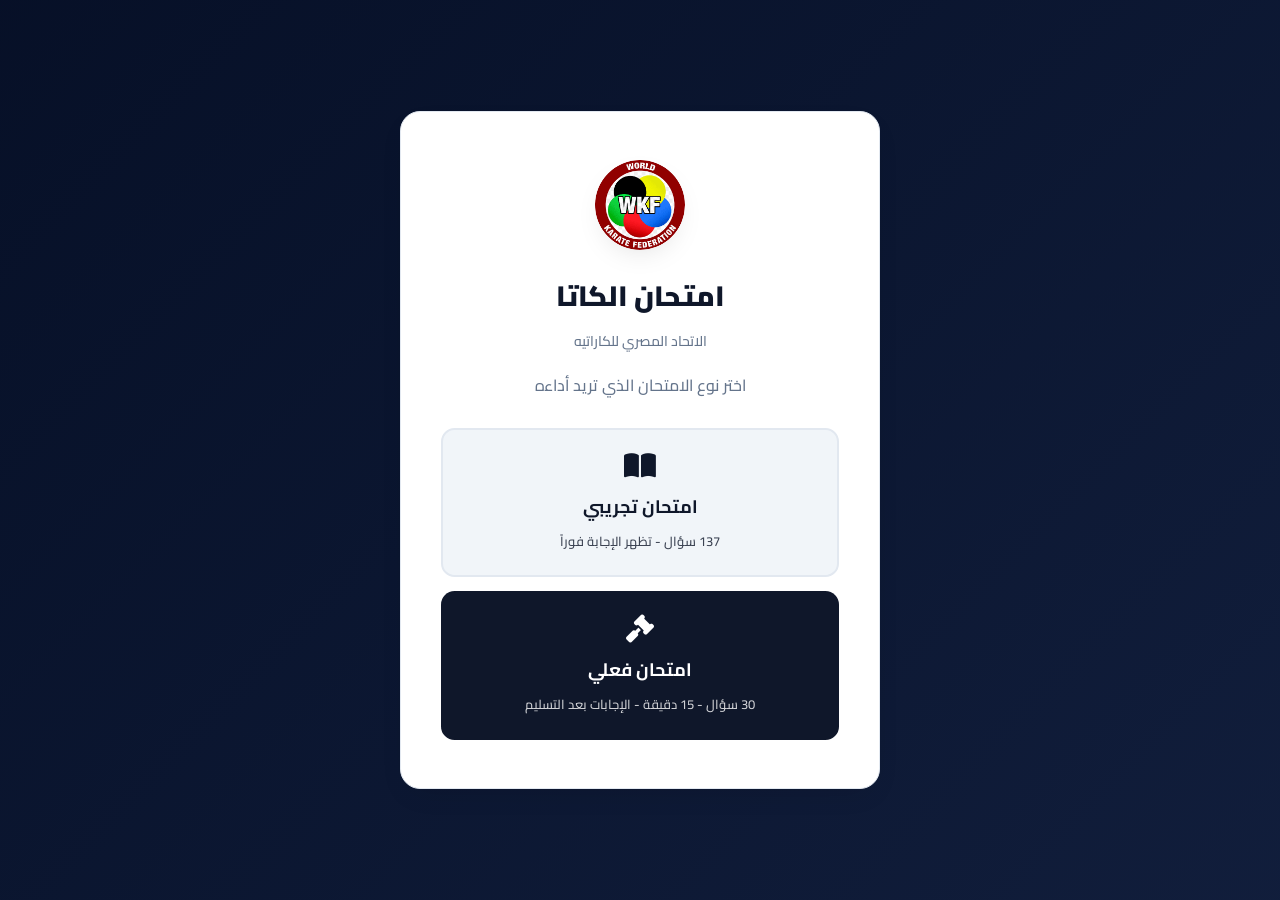
==== commit f81f7335: "fiX11:15" ====
--- a/index.html
+++ b/index.html
@@ -4,6 +4,9 @@
 <head>
     <meta charset="UTF-8">
     <meta name="viewport" content="width=device-width, initial-scale=1.0">
+    <meta http-equiv="Cache-Control" content="no-cache, no-store, must-revalidate">
+    <meta http-equiv="Pragma" content="no-cache">
+    <meta http-equiv="Expires" content="0">
 
     <title>امتحان الكاتا | الاتحاد المصري للكاراتيه</title>
 
@@ -18,9 +21,9 @@
         href="https://cdnjs.cloudflare.com/ajax/libs/font-awesome/6.7.2/css/all.min.css">
 
     <!-- CSS -->
-    <link rel="stylesheet" href="css/style.css">
-    <link rel="stylesheet" href="css/animations.css">
-    <link rel="stylesheet" href="css/responsive.css">
+    <link rel="stylesheet" href="css/style.css?v=13">
+    <link rel="stylesheet" href="css/animations.css?v=13">
+    <link rel="stylesheet" href="css/responsive.css?v=13">
 </head>
 
 <body>
@@ -325,7 +328,7 @@
 
     <!-- Scripts -->
 
-    <script src="js/app.js"></script>
+    <script src="js/app.js?v=14"></script>
 
 </body>
 
--- a/css/style.css
+++ b/css/style.css
@@ -45,7 +45,7 @@
 
 
 /* ============================================
-   VARIABLES — Design System
+   VARIABLES — Design System (shadcn/ui)
 ============================================ */
 
 :root {
@@ -73,21 +73,19 @@
     --accent-foreground: #0F172A;
     --input: #e2e8f0;
     --radius: 0.85rem;
+    --radius-sm: 0.5rem;
+    --radius-lg: 1rem;
+    --radius-xl: 1.25rem;
     --gradient-hero: linear-gradient(135deg, oklch(0.18 0.05 265) 0%, oklch(0.24 0.06 265) 100%);
     --gradient-gold: linear-gradient(135deg, oklch(0.82 0.16 78) 0%, oklch(0.72 0.17 65) 100%);
     --shadow-soft: 0 10px 30px -12px rgba(0, 0, 0, 0.15);
     --shadow-gold: 0 10px 40px -12px rgba(245, 158, 11, 0.45);
-    --transition: .3s;
-    --exam-card: #0F172A;
-    --exam-foreground: #ffffff;
-    --exam-muted: rgba(255,255,255,0.1);
-    --exam-muted-foreground: rgba(255,255,255,0.7);
-    --exam-border: rgba(255,255,255,0.12);
-}
-
-
-/* ============================================
-   MODE OVERLAY
+    --transition: .3s ease;
+}
+
+
+/* ============================================
+   MODE OVERLAY (Start Screen)
 ============================================ */
 
 .mode-overlay {
@@ -107,7 +105,7 @@
 
 .mode-card {
     background: var(--card);
-    border-radius: calc(var(--radius) + 0.5rem);
+    border-radius: var(--radius-xl);
     padding: 48px 40px;
     max-width: 480px;
     width: 100%;
@@ -223,7 +221,7 @@
 
 
 /* ============================================
-   HEADER (Exam — Dark Gradient)
+   HEADER (Dark Gradient — like platform)
 ============================================ */
 
 .header {
@@ -232,11 +230,11 @@
     align-items: center;
     background: var(--gradient-hero);
     padding: 18px 26px;
-    border-radius: var(--radius);
-    box-shadow: var(--shadow-soft);
-    border: 1px solid var(--exam-border);
+    border-radius: var(--radius-lg);
+    box-shadow: var(--shadow-soft);
+    border: 1px solid rgba(255,255,255,0.12);
     margin-bottom: 20px;
-    color: var(--exam-foreground);
+    color: #ffffff;
 }
 
 .logo-box {
@@ -255,14 +253,14 @@
 
 .logo-box .title h1 {
     font-size: 26px;
-    color: var(--exam-foreground);
+    color: #ffffff;
     font-weight: 800;
     letter-spacing: -0.3px;
     font-family: "Playfair Display", "Cairo", serif;
 }
 
 .logo-box .title span {
-    color: var(--exam-muted-foreground);
+    color: rgba(255,255,255,0.7);
     font-size: 14px;
     font-weight: 500;
 }
@@ -279,8 +277,8 @@
 ============================================ */
 
 #finishExam {
-    background: var(--destructive);
-    color: var(--danger-foreground);
+    background: var(--gold);
+    color: var(--gold-foreground);
     padding: 14px 24px;
     border-radius: var(--radius);
     font-size: 15px;
@@ -289,12 +287,12 @@
     align-items: center;
     gap: 8px;
     transition: all var(--transition);
-    box-shadow: 0 2px 8px rgba(239, 68, 68, 0.15);
+    box-shadow: 0 2px 8px rgba(245, 158, 11, 0.3);
 }
 
 #finishExam:hover {
     transform: translateY(-2px);
-    box-shadow: 0 8px 20px rgba(239, 68, 68, 0.22);
+    box-shadow: 0 8px 20px rgba(245, 158, 11, 0.4);
 }
 
 
@@ -306,11 +304,11 @@
     display: flex;
     align-items: center;
     gap: 8px;
-    background: var(--exam-muted);
+    background: rgba(255,255,255,0.1);
     padding: 10px 18px;
     border-radius: var(--radius);
-    border: 1px solid var(--exam-border);
-    color: var(--exam-foreground);
+    border: 1px solid rgba(255,255,255,0.15);
+    color: #ffffff;
     font-weight: 700;
     font-size: 18px;
     direction: ltr;
@@ -343,17 +341,17 @@
 
 
 /* ============================================
-   PROGRESS SECTION (Dark Gradient)
+   PROGRESS SECTION (White Card)
 ============================================ */
 
 .progress-section {
-    background: var(--gradient-hero);
-    border-radius: var(--radius);
-    padding: 14px 18px;
-    box-shadow: var(--shadow-soft);
-    border: 1px solid var(--exam-border);
+    background: var(--card);
+    border-radius: var(--radius-lg);
+    padding: 18px 22px;
+    box-shadow: var(--shadow-soft);
+    border: 1px solid var(--border);
     margin-bottom: 10px;
-    color: var(--exam-foreground);
+    color: var(--card-foreground);
 }
 
 .progress-top {
@@ -365,7 +363,7 @@
 
 .progress-top h2 {
     font-size: 16px;
-    color: var(--exam-foreground);
+    color: var(--card-foreground);
     font-weight: 700;
 }
 
@@ -377,8 +375,8 @@
 
 .progress-bar {
     width: 100%;
-    height: 7px;
-    background: var(--exam-muted);
+    height: 10px;
+    background: var(--border);
     border-radius: 50px;
     overflow: hidden;
 }
@@ -388,31 +386,32 @@
     height: 100%;
     background: var(--gradient-gold);
     border-radius: 50px;
+    box-shadow: 0 0 10px rgba(245, 158, 11, 0.3);
     transition: width .5s ease;
 }
 
 
 /* ============================================
-   STATISTICS (Dark Gradient)
+   STATISTICS (White Card)
 ============================================ */
 
 .statistics {
     display: flex;
-    gap: 10px;
+    gap: 14px;
     margin-top: 10px;
 }
 
 .stat {
     flex: 1;
-    background: var(--exam-muted);
+    background: var(--muted);
     border-radius: var(--radius);
-    padding: 12px;
+    padding: 14px;
     display: flex;
     flex-direction: column;
     align-items: center;
     justify-content: center;
     transition: all var(--transition);
-    border: 1px solid var(--exam-border);
+    border: 1px solid var(--border);
 }
 
 .stat i {
@@ -421,7 +420,7 @@
 }
 
 .stat span {
-    color: var(--exam-muted-foreground);
+    color: var(--muted-foreground);
     margin-bottom: 4px;
     font-size: 12px;
     font-weight: 500;
@@ -433,7 +432,8 @@
 }
 
 .success {
-    background: rgba(34, 197, 94, 0.15);
+    background: rgba(34, 197, 94, 0.08);
+    border-color: rgba(34, 197, 94, 0.2);
 }
 
 .success i {
@@ -445,7 +445,8 @@
 }
 
 .danger {
-    background: rgba(239, 68, 68, 0.15);
+    background: rgba(239, 68, 68, 0.08);
+    border-color: rgba(239, 68, 68, 0.2);
 }
 
 .danger i {
@@ -457,7 +458,8 @@
 }
 
 .warning {
-    background: rgba(245, 158, 11, 0.15);
+    background: rgba(245, 158, 11, 0.08);
+    border-color: rgba(245, 158, 11, 0.2);
 }
 
 .warning h3 {
@@ -466,17 +468,17 @@
 
 
 /* ============================================
-   PALETTE SECTION (Dark Gradient)
+   PALETTE SECTION (White Card)
 ============================================ */
 
 .palette-section {
-    background: var(--gradient-hero);
-    border-radius: var(--radius);
+    background: var(--card);
+    border-radius: var(--radius-lg);
     padding: 18px 22px;
     box-shadow: var(--shadow-soft);
-    border: 1px solid var(--exam-border);
+    border: 1px solid var(--border);
     margin-bottom: 20px;
-    color: var(--exam-foreground);
+    color: var(--card-foreground);
 }
 
 .palette-header {
@@ -488,13 +490,13 @@
 
 .palette-header h3 {
     font-size: 18px;
-    color: var(--exam-foreground);
+    color: var(--card-foreground);
     font-weight: 700;
 }
 
 .palette-info {
     font-size: 14px;
-    color: var(--exam-muted-foreground);
+    color: var(--muted-foreground);
     font-weight: 600;
 }
 
@@ -509,7 +511,7 @@
 }
 
 .palette-scroll::-webkit-scrollbar-thumb {
-    background: var(--exam-border);
+    background: var(--border);
     border-radius: 50px;
 }
 
@@ -523,9 +525,9 @@
 .question-palette button {
     width: 42px;
     height: 42px;
-    border-radius: var(--radius);
-    background: var(--exam-muted);
-    color: var(--exam-foreground);
+    border-radius: var(--radius-sm);
+    background: var(--muted);
+    color: var(--card-foreground);
     font-weight: 700;
     font-size: 14px;
     transition: all .25s ease;
@@ -535,12 +537,12 @@
 
 .question-palette button:hover {
     transform: scale(1.08);
-    background: rgba(255,255,255,0.2);
+    background: var(--border);
 }
 
 .question-palette button.current {
     background: var(--gold);
-    color: var(--gold-foreground);
+    color: #ffffff;
     border-color: transparent;
     box-shadow: var(--shadow-gold);
 }
@@ -558,15 +560,15 @@
 }
 
 .question-palette button.unanswered {
-    background: rgba(255,255,255,0.08);
-    color: var(--exam-muted-foreground);
+    background: var(--border);
+    color: var(--muted-foreground);
     border-color: transparent;
 }
 
 .question-palette button.answered {
-    background: rgba(255,255,255,0.25);
-    color: var(--exam-foreground);
-    border-color: transparent;
+    background: rgba(245, 158, 11, 0.15);
+    color: #b45309;
+    border-color: rgba(245, 158, 11, 0.3);
     opacity: 0.85;
 }
 
@@ -584,16 +586,16 @@
 
 
 /* ============================================
-   QUESTION CARD (Dark Gradient)
+   QUESTION CARD (White Card)
 ============================================ */
 
 .question-card {
-    background: var(--gradient-hero);
-    border-radius: var(--radius);
+    background: var(--card);
+    border-radius: var(--radius-lg);
     padding: 28px;
     box-shadow: var(--shadow-soft);
-    border: 1px solid var(--exam-border);
-    color: var(--exam-foreground);
+    border: 1px solid var(--border);
+    color: var(--card-foreground);
 }
 
 .question-header {
@@ -604,13 +606,13 @@
 }
 
 #questionNumber {
-    background: var(--exam-muted);
-    color: var(--exam-foreground);
+    background: rgba(245, 158, 11, 0.1);
+    color: #b45309;
     padding: 7px 16px;
     border-radius: 50px;
     font-size: 14px;
     font-weight: 700;
-    border: 1px solid var(--exam-border);
+    border: 1px solid rgba(245, 158, 11, 0.2);
 }
 
 .question-badge {
@@ -621,18 +623,23 @@
 }
 
 .question-badge.unanswered {
-    background: var(--exam-muted);
-    color: var(--exam-muted-foreground);
+    background: var(--muted);
+    color: var(--muted-foreground);
 }
 
 .question-badge.correct {
-    background: rgba(34, 197, 94, 0.2);
-    color: #86efac;
+    background: rgba(34, 197, 94, 0.1);
+    color: var(--success);
 }
 
 .question-badge.wrong {
-    background: rgba(239, 68, 68, 0.2);
-    color: #fca5a5;
+    background: rgba(239, 68, 68, 0.1);
+    color: var(--danger);
+}
+
+.question-badge.answered {
+    background: rgba(245, 158, 11, 0.12);
+    color: #b45309;
 }
 
 .question-body {
@@ -642,7 +649,7 @@
 .question-body h2 {
     font-size: 26px;
     line-height: 1.8;
-    color: var(--exam-foreground);
+    color: var(--card-foreground);
     margin-bottom: 20px;
     font-weight: 800;
     font-family: "Playfair Display", "Cairo", serif;
@@ -650,11 +657,11 @@
 
 .question-body p {
     font-size: 17px;
-    color: var(--exam-muted-foreground);
+    color: var(--muted-foreground);
     line-height: 1.9;
     direction: ltr;
     text-align: left;
-    border-top: 1px dashed var(--exam-border);
+    border-top: 1px dashed var(--border);
     padding-top: 18px;
     font-weight: 500;
 }
@@ -672,8 +679,8 @@
 }
 
 .answer-card {
-    background: var(--exam-muted);
-    border: 2px solid var(--exam-border);
+    background: var(--card);
+    border: 2px solid var(--border);
     border-radius: var(--radius);
     padding: 22px;
     display: flex;
@@ -683,34 +690,33 @@
     font-size: 20px;
     font-weight: 700;
     transition: all var(--transition);
-    box-shadow: 0 2px 8px rgba(0, 0, 0, 0.2);
-    color: var(--exam-foreground);
+    box-shadow: 0 2px 8px rgba(15, 23, 42, 0.03);
+    color: var(--card-foreground);
 }
 
 .answer-card:hover:not(.selected):not(.correct):not(.wrong) {
     transform: translateY(-3px);
     border-color: var(--gold);
-    box-shadow: var(--shadow-gold);
-    background: rgba(255,255,255,0.15);
+    box-shadow: var(--shadow-soft);
 }
 
 .answer-card.selected {
     border-color: var(--gold);
-    background: rgba(255,255,255,0.2);
-    box-shadow: var(--shadow-gold);
-    color: var(--exam-foreground);
+    background: rgba(245, 158, 11, 0.06);
+    box-shadow: 0 0 0 2px rgba(245, 158, 11, 0.15);
+    color: var(--card-foreground);
 }
 
 .answer-card.correct {
-    background: rgba(34, 197, 94, 0.2);
+    background: rgba(34, 197, 94, 0.08);
     border-color: var(--success);
-    color: #86efac;
+    color: var(--success);
 }
 
 .answer-card.wrong {
-    background: rgba(239, 68, 68, 0.2);
+    background: rgba(239, 68, 68, 0.08);
     border-color: var(--danger);
-    color: #fca5a5;
+    color: var(--danger);
 }
 
 
@@ -722,7 +728,7 @@
     width: 22px;
     height: 22px;
     border-radius: 50%;
-    border: 2.5px solid var(--exam-border);
+    border: 2.5px solid var(--border);
     transition: all var(--transition);
     position: relative;
     flex-shrink: 0;
@@ -767,16 +773,16 @@
 
 
 /* ============================================
-   FEEDBACK (Dark Gradient)
+   FEEDBACK CARD (White Card)
 ============================================ */
 
 .feedback {
-    background: var(--exam-muted);
+    background: var(--card);
     border-radius: var(--radius);
     padding: 24px;
     box-shadow: var(--shadow-soft);
-    border: 1px solid var(--exam-border);
-    color: var(--exam-foreground);
+    border: 1px solid var(--border);
+    color: var(--card-foreground);
 }
 
 .feedback.hidden {
@@ -825,36 +831,35 @@
 }
 
 .reference {
-    background: rgba(255,255,255,0.08);
+    background: var(--muted);
     padding: 16px;
     border-radius: var(--radius);
-    border: 1px solid var(--exam-border);
-}
-
-
-/* ============================================
-   FOOTER (Dark Gradient)
+    border: 1px solid var(--border);
+}
+
+
+/* ============================================
+   FOOTER (White Card)
 ============================================ */
 
 .footer {
-    background: var(--gradient-hero);
-    border-radius: var(--radius);
+    background: var(--card);
+    border-radius: var(--radius-lg);
     padding: 24px;
     box-shadow: var(--shadow-soft);
-    border: 1px solid var(--exam-border);
+    border: 1px solid var(--border);
     text-align: center;
     margin-top: auto;
-    color: var(--exam-foreground);
 }
 
 .footer-content p {
-    color: var(--exam-muted-foreground);
+    color: var(--muted-foreground);
     font-size: 14px;
     margin-bottom: 6px;
 }
 
 .footer-name {
-    color: var(--exam-foreground);
+    color: var(--card-foreground);
     font-weight: 700;
     font-size: 15px;
     margin-top: 8px;
@@ -862,20 +867,20 @@
 
 
 /* ============================================
-   NAVIGATION (Dark Gradient)
+   NAVIGATION (White Card)
 ============================================ */
 
 .navigation {
-    background: var(--gradient-hero);
+    background: var(--card);
     border-radius: var(--radius);
     box-shadow: var(--shadow-soft);
-    border: 1px solid var(--exam-border);
+    border: 1px solid var(--border);
     padding: 16px 22px;
     display: flex;
     justify-content: space-between;
     align-items: center;
     gap: 16px;
-    color: var(--exam-foreground);
+    color: var(--card-foreground);
 }
 
 .navigation button {
@@ -889,15 +894,15 @@
     align-items: center;
     gap: 8px;
     transition: all var(--transition);
-    box-shadow: var(--shadow-gold);
+    box-shadow: 0 2px 8px rgba(245, 158, 11, 0.2);
     min-width: 120px;
     justify-content: center;
 }
 
 .navigation button:hover:not(:disabled) {
-    background: #d97706;
+    opacity: 0.9;
     transform: translateY(-2px);
-    box-shadow: 0 8px 20px rgba(245, 158, 11, 0.35);
+    box-shadow: var(--shadow-gold);
 }
 
 .navigation button:disabled {
@@ -908,7 +913,7 @@
 .counter {
     font-size: 17px;
     font-weight: 700;
-    color: var(--exam-foreground);
+    color: var(--card-foreground);
     white-space: nowrap;
 }
 
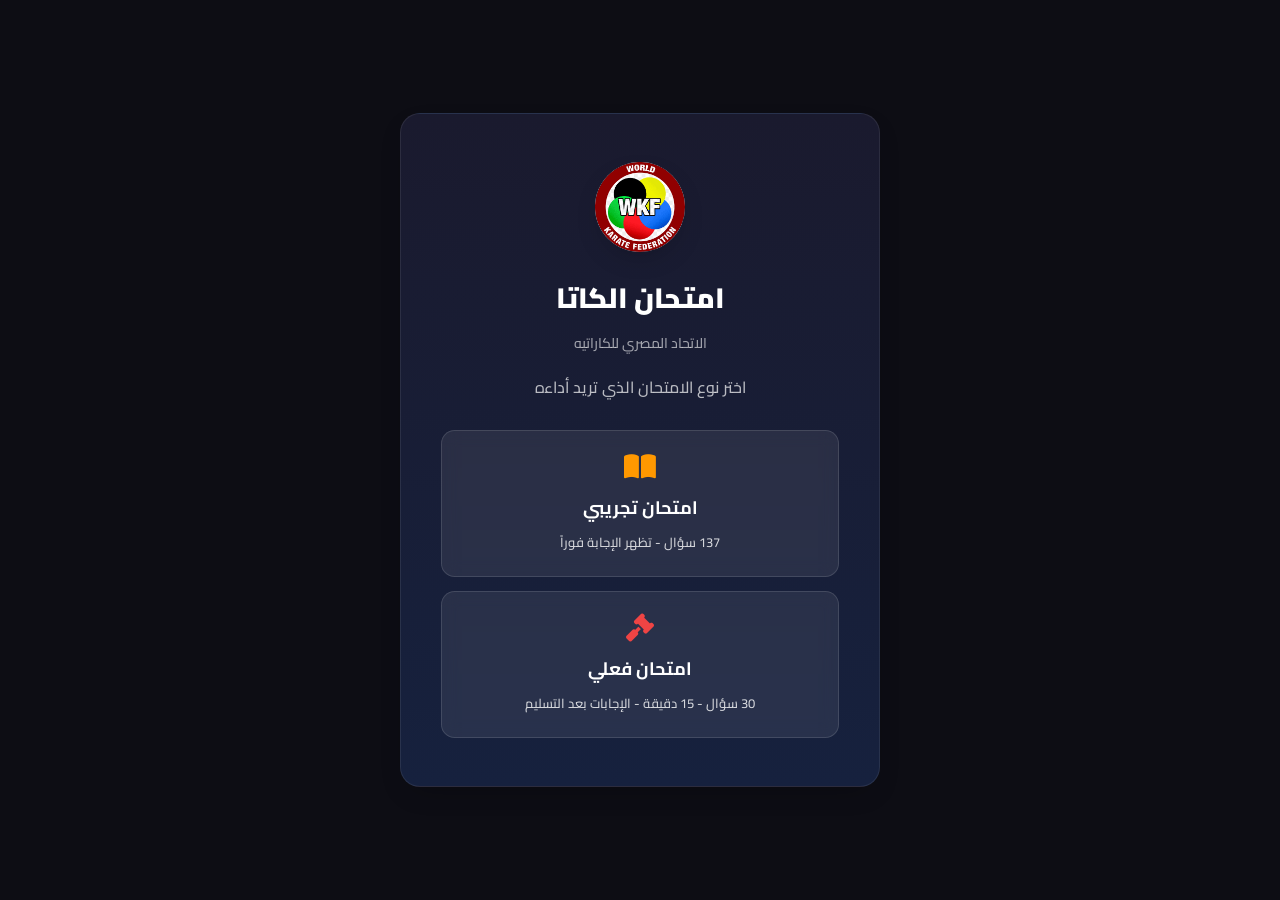
==== commit 3c7edbbf: "fiX11:55" ====
--- a/index.html
+++ b/index.html
@@ -21,9 +21,9 @@
         href="https://cdnjs.cloudflare.com/ajax/libs/font-awesome/6.7.2/css/all.min.css">
 
     <!-- CSS -->
-    <link rel="stylesheet" href="css/style.css?v=13">
-    <link rel="stylesheet" href="css/animations.css?v=13">
-    <link rel="stylesheet" href="css/responsive.css?v=13">
+    <link rel="stylesheet" href="css/style.css?v=17">
+    <link rel="stylesheet" href="css/animations.css?v=17">
+    <link rel="stylesheet" href="css/responsive.css?v=17">
 </head>
 
 <body>
--- a/css/style.css
+++ b/css/style.css
@@ -16,8 +16,8 @@
 
 body {
     font-family: "Cairo", "Inter", system-ui, sans-serif;
-    background: #f8fafc;
-    color: #0F172A;
+    background: #0D0D14;
+    color: #ffffff;
     overflow-x: hidden;
     min-height: 100vh;
     display: flex;
@@ -45,53 +45,53 @@
 
 
 /* ============================================
-   VARIABLES — Design System (shadcn/ui)
+   VARIABLES — Design System
 ============================================ */
 
 :root {
-    --background: #ffffff;
-    --foreground: #0F172A;
-    --primary: #0F172A;
-    --primary-light: #1E293B;
+    --background: #0D0D14;
+    --foreground: #ffffff;
+    --primary: #0D0D14;
+    --primary-light: #1A1A2E;
     --primary-foreground: #ffffff;
-    --gold: #F59E0B;
-    --gold-foreground: #0F172A;
+    --gold: #FF9800;
+    --gold-foreground: #ffffff;
     --success: #22C55E;
     --success-foreground: #ffffff;
     --danger: #EF4444;
     --danger-foreground: #ffffff;
     --warning: #FACC15;
-    --warning-foreground: #0F172A;
+    --warning-foreground: #0D0D14;
     --card: #ffffff;
     --card-foreground: #0F172A;
     --muted: #f1f5f9;
     --muted-foreground: #64748b;
     --border: #e2e8f0;
-    --ring: #F59E0B;
+    --ring: #FF9800;
     --destructive: #EF4444;
-    --accent: #f1f5f9;
+    --accent: #e2e8f0;
     --accent-foreground: #0F172A;
     --input: #e2e8f0;
     --radius: 0.85rem;
     --radius-sm: 0.5rem;
     --radius-lg: 1rem;
     --radius-xl: 1.25rem;
-    --gradient-hero: linear-gradient(135deg, oklch(0.18 0.05 265) 0%, oklch(0.24 0.06 265) 100%);
-    --gradient-gold: linear-gradient(135deg, oklch(0.82 0.16 78) 0%, oklch(0.72 0.17 65) 100%);
-    --shadow-soft: 0 10px 30px -12px rgba(0, 0, 0, 0.15);
-    --shadow-gold: 0 10px 40px -12px rgba(245, 158, 11, 0.45);
+    --gradient-hero: linear-gradient(180deg, #1A1A2E 0%, #16213E 100%);
+    --gradient-gold: linear-gradient(135deg, #FFB300 0%, #FF8F00 100%);
+    --shadow-soft: 0 10px 30px -12px rgba(0, 0, 0, 0.3);
+    --shadow-gold: 0 10px 40px -12px rgba(255, 152, 0, 0.45);
     --transition: .3s ease;
 }
 
 
 /* ============================================
-   MODE OVERLAY (Start Screen)
+   MODE OVERLAY (Start Screen — Dark)
 ============================================ */
 
 .mode-overlay {
     position: fixed;
     inset: 0;
-    background: var(--gradient-hero);
+    background: #0D0D14;
     display: flex;
     align-items: center;
     justify-content: center;
@@ -104,7 +104,7 @@
 }
 
 .mode-card {
-    background: var(--card);
+    background: var(--gradient-hero);
     border-radius: var(--radius-xl);
     padding: 48px 40px;
     max-width: 480px;
@@ -112,7 +112,7 @@
     text-align: center;
     box-shadow: var(--shadow-soft);
     animation: scaleIn .4s ease;
-    border: 1px solid var(--border);
+    border: 1px solid rgba(255,255,255,0.08);
 }
 
 .mode-logo {
@@ -130,14 +130,14 @@
 
 .mode-card h1 {
     font-size: 28px;
-    color: var(--foreground);
+    color: #ffffff;
     font-weight: 900;
     margin-bottom: 6px;
     font-family: "Playfair Display", "Cairo", serif;
 }
 
 .mode-card > span {
-    color: var(--muted-foreground);
+    color: rgba(255,255,255,0.6);
     font-size: 14px;
     font-weight: 500;
     display: block;
@@ -145,7 +145,7 @@
 }
 
 .mode-desc {
-    color: var(--muted-foreground);
+    color: rgba(255,255,255,0.7);
     font-size: 16px;
     margin-bottom: 28px;
     font-weight: 500;
@@ -169,6 +169,10 @@
     font-size: 18px;
     transition: all var(--transition) ease;
     border: 2px solid transparent;
+    color: #ffffff;
+    background: rgba(255,255,255,0.08);
+    backdrop-filter: blur(8px);
+    border: 1px solid rgba(255,255,255,0.12);
 }
 
 .mode-btn i {
@@ -182,28 +186,26 @@
     opacity: .8;
 }
 
-.practice-btn {
-    background: var(--muted);
-    color: var(--foreground);
-    border-color: var(--border);
-}
-
 .practice-btn:hover {
-    background: var(--accent);
+    background: rgba(255,255,255,0.15);
     border-color: var(--gold);
     transform: translateY(-3px);
     box-shadow: var(--shadow-gold);
 }
 
-.real-btn {
-    background: var(--primary);
-    color: var(--primary-foreground);
-}
-
 .real-btn:hover {
-    background: var(--primary-light);
+    background: rgba(255,255,255,0.15);
+    border-color: var(--danger);
     transform: translateY(-3px);
-    box-shadow: 0 10px 40px -12px rgba(15, 23, 42, 0.35);
+    box-shadow: 0 10px 40px -12px rgba(239, 68, 68, 0.35);
+}
+
+.practice-btn i {
+    color: var(--gold);
+}
+
+.real-btn i {
+    color: var(--danger);
 }
 
 
@@ -221,7 +223,7 @@
 
 
 /* ============================================
-   HEADER (Dark Gradient — like platform)
+   HEADER (Dark)
 ============================================ */
 
 .header {
@@ -232,7 +234,7 @@
     padding: 18px 26px;
     border-radius: var(--radius-lg);
     box-shadow: var(--shadow-soft);
-    border: 1px solid rgba(255,255,255,0.12);
+    border: 1px solid rgba(255,255,255,0.08);
     margin-bottom: 20px;
     color: #ffffff;
 }
@@ -260,7 +262,7 @@
 }
 
 .logo-box .title span {
-    color: rgba(255,255,255,0.7);
+    color: rgba(255,255,255,0.6);
     font-size: 14px;
     font-weight: 500;
 }
@@ -278,7 +280,7 @@
 
 #finishExam {
     background: var(--gold);
-    color: var(--gold-foreground);
+    color: #ffffff;
     padding: 14px 24px;
     border-radius: var(--radius);
     font-size: 15px;
@@ -287,12 +289,12 @@
     align-items: center;
     gap: 8px;
     transition: all var(--transition);
-    box-shadow: 0 2px 8px rgba(245, 158, 11, 0.3);
+    box-shadow: 0 2px 8px rgba(255, 152, 0, 0.3);
 }
 
 #finishExam:hover {
     transform: translateY(-2px);
-    box-shadow: 0 8px 20px rgba(245, 158, 11, 0.4);
+    box-shadow: 0 8px 20px rgba(255, 152, 0, 0.4);
 }
 
 
@@ -304,10 +306,10 @@
     display: flex;
     align-items: center;
     gap: 8px;
-    background: rgba(255,255,255,0.1);
+    background: rgba(255,255,255,0.08);
     padding: 10px 18px;
     border-radius: var(--radius);
-    border: 1px solid rgba(255,255,255,0.15);
+    border: 1px solid rgba(255,255,255,0.12);
     color: #ffffff;
     font-weight: 700;
     font-size: 18px;
@@ -386,7 +388,7 @@
     height: 100%;
     background: var(--gradient-gold);
     border-radius: 50px;
-    box-shadow: 0 0 10px rgba(245, 158, 11, 0.3);
+    box-shadow: 0 0 10px rgba(255, 152, 0, 0.3);
     transition: width .5s ease;
 }
 
@@ -458,8 +460,8 @@
 }
 
 .warning {
-    background: rgba(245, 158, 11, 0.08);
-    border-color: rgba(245, 158, 11, 0.2);
+    background: rgba(255, 152, 0, 0.08);
+    border-color: rgba(255, 152, 0, 0.2);
 }
 
 .warning h3 {
@@ -566,9 +568,9 @@
 }
 
 .question-palette button.answered {
-    background: rgba(245, 158, 11, 0.15);
+    background: rgba(255, 152, 0, 0.15);
     color: #b45309;
-    border-color: rgba(245, 158, 11, 0.3);
+    border-color: rgba(255, 152, 0, 0.3);
     opacity: 0.85;
 }
 
@@ -606,13 +608,13 @@
 }
 
 #questionNumber {
-    background: rgba(245, 158, 11, 0.1);
+    background: rgba(255, 152, 0, 0.1);
     color: #b45309;
     padding: 7px 16px;
     border-radius: 50px;
     font-size: 14px;
     font-weight: 700;
-    border: 1px solid rgba(245, 158, 11, 0.2);
+    border: 1px solid rgba(255, 152, 0, 0.2);
 }
 
 .question-badge {
@@ -638,7 +640,7 @@
 }
 
 .question-badge.answered {
-    background: rgba(245, 158, 11, 0.12);
+    background: rgba(255, 152, 0, 0.12);
     color: #b45309;
 }
 
@@ -702,8 +704,8 @@
 
 .answer-card.selected {
     border-color: var(--gold);
-    background: rgba(245, 158, 11, 0.06);
-    box-shadow: 0 0 0 2px rgba(245, 158, 11, 0.15);
+    background: rgba(255, 152, 0, 0.06);
+    box-shadow: 0 0 0 2px rgba(255, 152, 0, 0.15);
     color: var(--card-foreground);
 }
 
@@ -885,7 +887,7 @@
 
 .navigation button {
     background: var(--gold);
-    color: var(--gold-foreground);
+    color: #ffffff;
     padding: 13px 24px;
     border-radius: var(--radius);
     font-size: 15px;
@@ -894,7 +896,7 @@
     align-items: center;
     gap: 8px;
     transition: all var(--transition);
-    box-shadow: 0 2px 8px rgba(245, 158, 11, 0.2);
+    box-shadow: 0 2px 8px rgba(255, 152, 0, 0.2);
     min-width: 120px;
     justify-content: center;
 }
@@ -928,17 +930,17 @@
 }
 
 ::-webkit-scrollbar-track {
-    background: var(--muted);
+    background: rgba(255,255,255,0.05);
     border-radius: 50px;
 }
 
 ::-webkit-scrollbar-thumb {
-    background: var(--border);
+    background: rgba(255,255,255,0.15);
     border-radius: 50px;
 }
 
 ::-webkit-scrollbar-thumb:hover {
-    background: #94a3b8;
+    background: rgba(255,255,255,0.25);
 }
 
 
@@ -948,7 +950,7 @@
 
 ::selection {
     background: var(--gold);
-    color: var(--primary-foreground);
+    color: #ffffff;
 }
 
 
